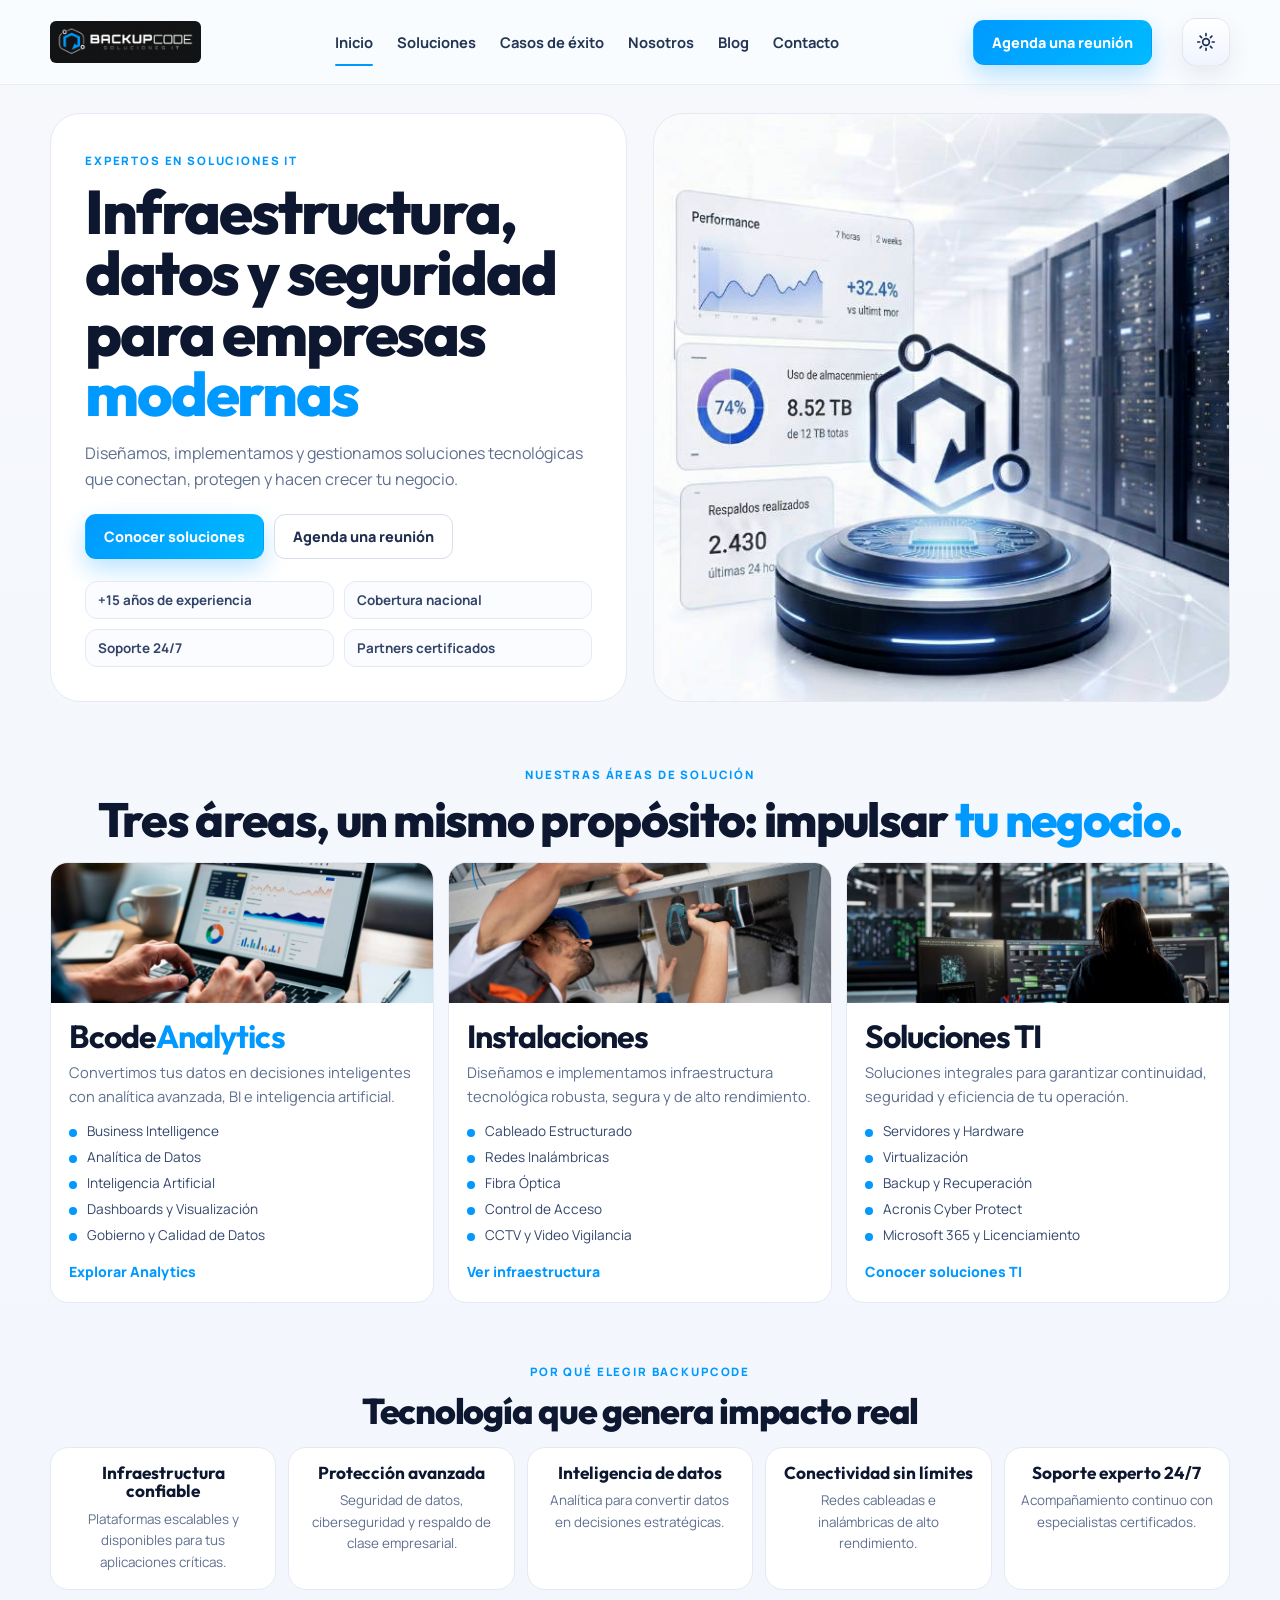
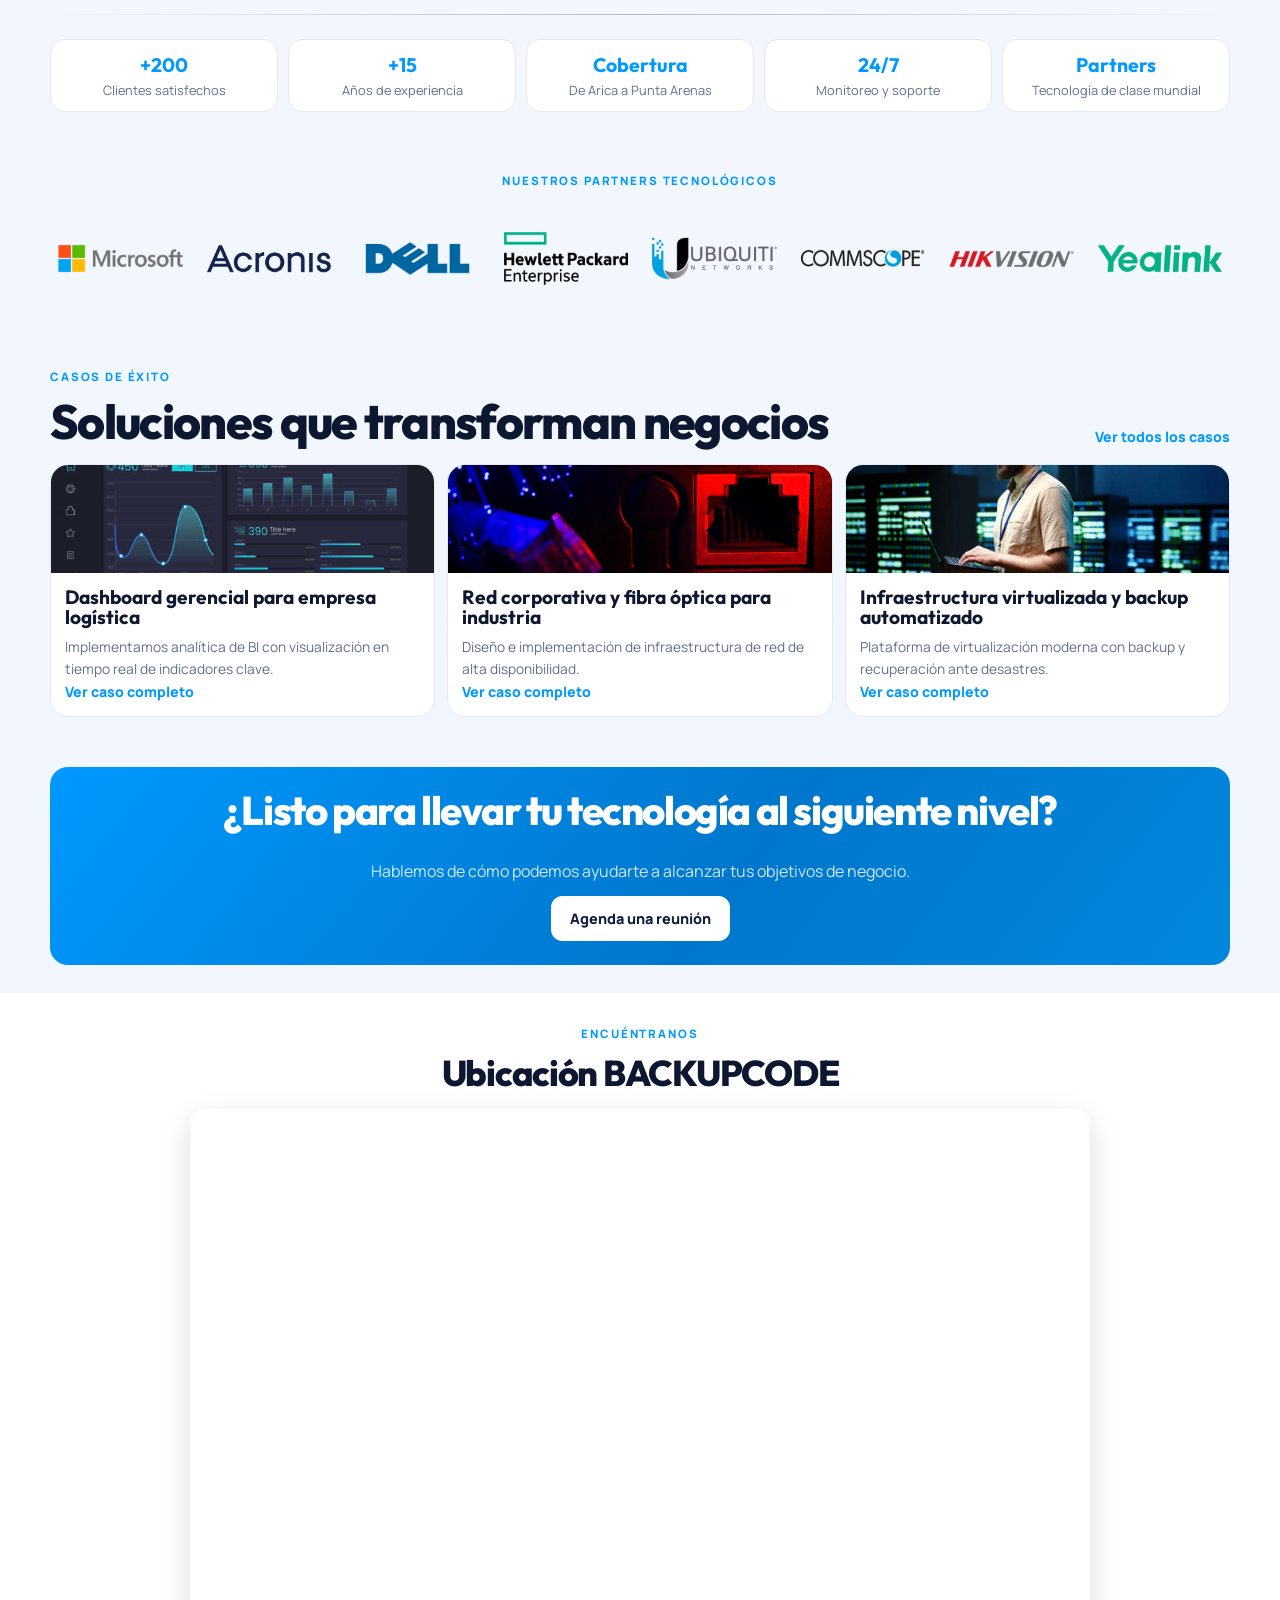
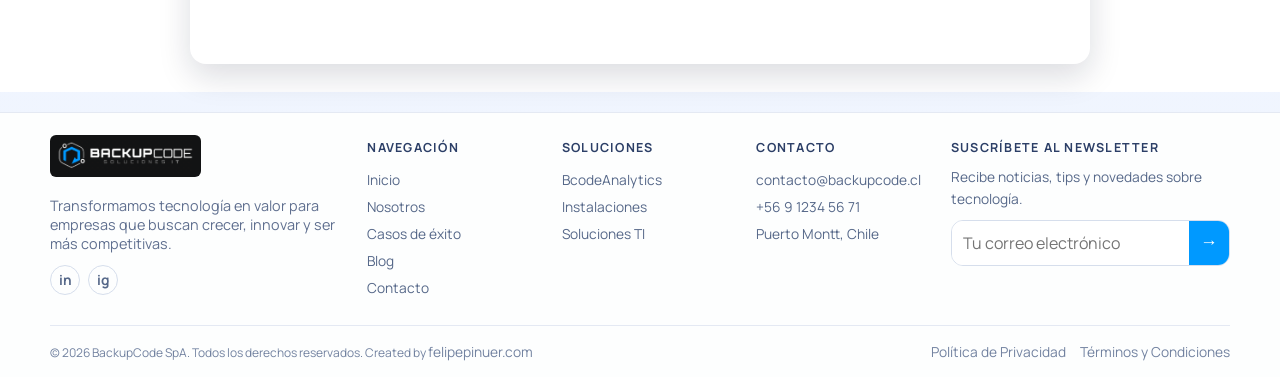
==== index.html @ 14c057ca "feat: Add clickable link to felipepinuer.com in footer - Convert 'felipepinuer.com' text to clickabl" ====
<!doctype html>
<html lang="es">
  <head>
    <meta charset="UTF-8" />
    <meta name="viewport" content="width=device-width, initial-scale=1.0" />
    <meta
      name="description"
      content="BackupCode Soluciones IT: infraestructura, datos y seguridad para empresas modernas. Diseñamos, implementamos y gestionamos soluciones tecnológicas."
    />
    <meta
      name="keywords"
      content="infraestructura IT, seguridad, datos, soluciones tecnológicas, BackupCode"
    />
    <meta name="author" content="BackupCode Soluciones IT" />
    <meta name="robots" content="index, follow" />

    <!-- OpenGraph / Facebook -->
    <meta property="og:type" content="website" />
    <meta property="og:url" content="https://backupcode.cl/" />
    <meta
      property="og:title"
      content="BackupCode Soluciones IT - Infraestructura, Datos y Seguridad"
    />
    <meta
      property="og:description"
      content="Soluciones tecnológicas integrales para empresas modernas. Infraestructura, datos y seguridad."
    />
    <meta
      property="og:image"
      content="https://backupcode.cl/img/og-image.png"
    />
    <meta property="og:image:width" content="1200" />
    <meta property="og:image:height" content="630" />
    <meta property="og:locale" content="es_CL" />

    <!-- Twitter -->
    <meta property="twitter:card" content="summary_large_image" />
    <meta property="twitter:url" content="https://backupcode.cl/" />
    <meta property="twitter:title" content="BackupCode Soluciones IT" />
    <meta
      property="twitter:description"
      content="Infraestructura, datos y seguridad para empresas modernas."
    />
    <meta
      property="twitter:image"
      content="https://backupcode.cl/img/og-image.png"
    />

    <!-- Canonical URL -->
    <link rel="canonical" href="https://backupcode.cl/" />

    <!-- Favicon & Icons -->
    <link
      rel="icon"
      type="image/png"
      sizes="32x32"
      href="./img/favicon-32x32.png"
    />
    <link
      rel="icon"
      type="image/png"
      sizes="16x16"
      href="./img/favicon-16x16.png"
    />
    <link rel="apple-touch-icon" href="./img/apple-touch-icon.png" />
    <link rel="manifest" href="./manifest.json" />
    <meta name="theme-color" content="#0099FF" />

    <title>BackupCode Soluciones IT - Infraestructura, Datos y Seguridad</title>
    <link rel="preconnect" href="https://fonts.googleapis.com" />
    <link rel="preconnect" href="https://fonts.gstatic.com" crossorigin />
    <link
      href="https://fonts.googleapis.com/css2?family=Manrope:wght@400;500;600;700;800&family=Outfit:wght@600;700;800&display=swap"
      rel="stylesheet"
    />
    <link rel="stylesheet" href="css/style.css" />

    <!-- Schema.org LocalBusiness -->
    <script type="application/ld+json">
      {
        "@context": "https://schema.org",
        "@type": "LocalBusiness",
        "name": "BackupCode Soluciones IT",
        "description": "Soluciones de infraestructura, datos y seguridad para empresas modernas",
        "url": "https://backupcode.cl",
        "logo": "https://backupcode.cl/img/logo.png",
        "image": "https://backupcode.cl/img/og-image.png",
        "address": {
          "@type": "PostalAddress",
          "streetAddress": "Icalma 1030",
          "addressLocality": "Puerto Montt",
          "addressRegion": "Los Lagos",
          "postalCode": "5500469",
          "addressCountry": "CL"
        },
        "telephone": "+56 9 XXXX XXXX",
        "priceRange": "$$",
        "areaServed": {
          "@type": "Country",
          "name": "CL"
        }
      }
    </script>
  </head>
  <body>
    <div class="site-wrap">
      <header class="site-header">
        <div class="container nav-row">
          <a class="brand" href="#inicio" aria-label="BackupCode">
            <img
              src="./img/logo.png"
              alt="BackupCode"
              class="brand-logo"
              loading="lazy"
            />
          </a>

          <button
            class="nav-toggle"
            aria-label="Abrir menú"
            aria-expanded="false"
            aria-controls="menu"
          ></button>

          <nav id="menu" class="menu">
            <a class="active" href="#inicio">Inicio</a>
            <a href="#soluciones">Soluciones</a>
            <a href="#casos">Casos de éxito</a>
            <a href="#nosotros">Nosotros</a>
            <a href="#blog">Blog</a>
            <a href="#contacto">Contacto</a>
          </nav>

          <a class="btn btn-primary nav-cta" href="#contacto"
            >Agenda una reunión</a
          >

          <button
            class="theme-toggle"
            aria-label="Cambiar tema"
            aria-pressed="false"
            title="Cambiar tema"
          >
            <span
              class="theme-toggle__icon theme-toggle__icon--sun"
              aria-hidden="true"
            >
              <svg
                viewBox="0 0 24 24"
                fill="none"
                xmlns="http://www.w3.org/2000/svg"
              >
                <circle
                  cx="12"
                  cy="12"
                  r="4"
                  stroke="currentColor"
                  stroke-width="2"
                />
                <path
                  d="M12 2v2.5M12 19.5V22M4.93 4.93l1.77 1.77M17.3 17.3l1.77 1.77M2 12h2.5M19.5 12H22M4.93 19.07l1.77-1.77M17.3 6.7l1.77-1.77"
                  stroke="currentColor"
                  stroke-width="2"
                  stroke-linecap="round"
                />
              </svg>
            </span>
            <span
              class="theme-toggle__icon theme-toggle__icon--moon"
              aria-hidden="true"
            >
              <svg
                viewBox="0 0 24 24"
                fill="none"
                xmlns="http://www.w3.org/2000/svg"
              >
                <path
                  d="M20 14.5A8.5 8.5 0 1 1 9.5 4a7 7 0 1 0 10.5 10.5Z"
                  stroke="currentColor"
                  stroke-width="2"
                  stroke-linejoin="round"
                />
              </svg>
            </span>
          </button>
        </div>
      </header>

      <main>
        <section class="hero" id="inicio">
          <div class="container hero-grid">
            <div class="hero-copy" data-reveal>
              <span class="tagline">Expertos en soluciones IT</span>
              <h1>
                Infraestructura, datos y seguridad para empresas
                <span>modernas</span>
              </h1>
              <p>
                Diseñamos, implementamos y gestionamos soluciones tecnológicas
                que conectan, protegen y hacen crecer tu negocio.
              </p>

              <div class="hero-buttons">
                <a class="btn btn-primary" href="#soluciones"
                  >Conocer soluciones</a
                >
                <a class="btn btn-outline" href="#contacto"
                  >Agenda una reunión</a
                >
              </div>

              <ul class="quick-facts">
                <li>+15 años de experiencia</li>
                <li>Cobertura nacional</li>
                <li>Soporte 24/7</li>
                <li>Partners certificados</li>
              </ul>
            </div>

            <div class="hero-media" data-reveal></div>
          </div>
        </section>

        <section class="section" id="soluciones">
          <div class="container">
            <div class="section-header" data-reveal>
              <span class="tagline">Nuestras áreas de solución</span>
              <h2>
                Tres áreas, un mismo propósito: impulsar
                <span>tu negocio.</span>
              </h2>
            </div>

            <div class="service-grid">
              <article class="service-card" data-reveal>
                <div class="service-cover cover-analytics"></div>
                <div class="service-body">
                  <h3>Bcode<span>Analytics</span></h3>
                  <p>
                    Convertimos tus datos en decisiones inteligentes con
                    analítica avanzada, BI e inteligencia artificial.
                  </p>
                  <ul>
                    <li>Business Intelligence</li>
                    <li>Analítica de Datos</li>
                    <li>Inteligencia Artificial</li>
                    <li>Dashboards y Visualización</li>
                    <li>Gobierno y Calidad de Datos</li>
                  </ul>
                  <a href="#contacto">Explorar Analytics</a>
                </div>
              </article>

              <button class="scroll-top" aria-label="Volver arriba">↑</button>

              <article class="service-card" data-reveal>
                <div class="service-cover cover-infra"></div>
                <div class="service-body">
                  <h3>Instalaciones</h3>
                  <p>
                    Diseñamos e implementamos infraestructura tecnológica
                    robusta, segura y de alto rendimiento.
                  </p>
                  <ul>
                    <li>Cableado Estructurado</li>
                    <li>Redes Inalámbricas</li>
                    <li>Fibra Óptica</li>
                    <li>Control de Acceso</li>
                    <li>CCTV y Video Vigilancia</li>
                  </ul>
                  <a href="#contacto">Ver infraestructura</a>
                </div>
              </article>

              <article class="service-card" data-reveal>
                <div class="service-cover cover-security"></div>
                <div class="service-body">
                  <h3>Soluciones TI</h3>
                  <p>
                    Soluciones integrales para garantizar continuidad, seguridad
                    y eficiencia de tu operación.
                  </p>
                  <ul>
                    <li>Servidores y Hardware</li>
                    <li>Virtualización</li>
                    <li>Backup y Recuperación</li>
                    <li>Acronis Cyber Protect</li>
                    <li>Microsoft 365 y Licenciamiento</li>
                  </ul>
                  <a href="#contacto">Conocer soluciones TI</a>
                </div>
              </article>
            </div>
          </div>
        </section>

        <section class="section reason" id="nosotros">
          <div class="container">
            <div class="section-header compact" data-reveal>
              <span class="tagline">Por qué elegir BackupCode</span>
              <h2>Tecnología que genera impacto real</h2>
            </div>

            <div class="reason-grid" data-reveal>
              <article>
                <h3>Infraestructura confiable</h3>
                <p>
                  Plataformas escalables y disponibles para tus aplicaciones
                  críticas.
                </p>
              </article>
              <article>
                <h3>Protección avanzada</h3>
                <p>
                  Seguridad de datos, ciberseguridad y respaldo de clase
                  empresarial.
                </p>
              </article>
              <article>
                <h3>Inteligencia de datos</h3>
                <p>
                  Analítica para convertir datos en decisiones estratégicas.
                </p>
              </article>
              <article>
                <h3>Conectividad sin límites</h3>
                <p>Redes cableadas e inalámbricas de alto rendimiento.</p>
              </article>
              <article>
                <h3>Soporte experto 24/7</h3>
                <p>Acompañamiento continuo con especialistas certificados.</p>
              </article>
            </div>

            <hr class="hr hr-blurry" />

            <div class="kpi-grid" data-reveal>
              <div><strong>+200</strong><span>Clientes satisfechos</span></div>
              <div><strong>+15</strong><span>Años de experiencia</span></div>
              <div>
                <strong>Cobertura</strong><span>De Arica a Punta Arenas</span>
              </div>
              <div><strong>24/7</strong><span>Monitoreo y soporte</span></div>
              <div>
                <strong>Partners</strong
                ><span>Tecnología de clase mundial</span>
              </div>
            </div>
          </div>
        </section>

        <section class="section partners" id="blog">
          <div class="container">
            <div class="section-header compact" data-reveal>
              <span class="tagline">Nuestros partners tecnológicos</span>
            </div>

            <div class="partner-strip" data-reveal>
              <img
                src="./img/partners/microsoft.png"
                alt="Microsoft"
                class="partner-logo"
                loading="lazy"
              />
              <img
                src="./img/partners/acronis.png"
                alt="Acronis"
                class="partner-logo"
                loading="lazy"
              />
              <img
                src="./img/partners/dell.png"
                alt="Dell Technologies"
                class="partner-logo"
                loading="lazy"
              />
              <img
                src="./img/partners/hpe.png"
                alt="HPE Aruba"
                class="partner-logo"
                loading="lazy"
              />
              <img
                src="./img/partners/ubiquiti.png"
                alt="Ubiquiti"
                class="partner-logo"
                loading="lazy"
              />
              <img
                src="./img/partners/commscope.png"
                alt="CommScope"
                class="partner-logo"
                loading="lazy"
              />
              <img
                src="./img/partners/hikvision.png"
                alt="Hikvision"
                class="partner-logo"
                loading="lazy"
              />
              <img
                src="./img/partners/yealink.png"
                alt="Yealink"
                class="partner-logo"
                loading="lazy"
              />
            </div>
          </div>
        </section>

        <section class="section cases" id="casos">
          <div class="container">
            <div class="section-header with-link" data-reveal>
              <div>
                <span class="tagline">Casos de éxito</span>
                <h2>Soluciones que transforman negocios</h2>
              </div>
              <a href="#contacto">Ver todos los casos</a>
            </div>

            <div class="case-grid">
              <article class="case-card" data-reveal>
                <div class="case-cover case-a"></div>
                <div class="case-content">
                  <h3>Dashboard gerencial para empresa logística</h3>
                  <p>
                    Implementamos analítica de BI con visualización en tiempo
                    real de indicadores clave.
                  </p>
                  <a href="#contacto">Ver caso completo</a>
                </div>
              </article>

              <article class="case-card" data-reveal>
                <div class="case-cover case-b"></div>
                <div class="case-content">
                  <h3>Red corporativa y fibra óptica para industria</h3>
                  <p>
                    Diseño e implementación de infraestructura de red de alta
                    disponibilidad.
                  </p>
                  <a href="#contacto">Ver caso completo</a>
                </div>
              </article>

              <article class="case-card" data-reveal>
                <div class="case-cover case-c"></div>
                <div class="case-content">
                  <h3>Infraestructura virtualizada y backup automatizado</h3>
                  <p>
                    Plataforma de virtualización moderna con backup y
                    recuperación ante desastres.
                  </p>
                  <a href="#contacto">Ver caso completo</a>
                </div>
              </article>
            </div>
          </div>
        </section>

        <section class="section pre-footer">
          <div class="container">
            <div class="pre-footer-card" data-reveal>
              <h2>¿Listo para llevar tu tecnología al siguiente nivel?</h2>
              <p>
                Hablemos de cómo podemos ayudarte a alcanzar tus objetivos de
                negocio.
              </p>
              <a class="btn btn-white" href="#contacto">Agenda una reunión</a>
            </div>
          </div>
        </section>

        <section class="section location" id="ubicacion">
          <div class="container">
            <div class="section-header compact" data-reveal>
              <span class="tagline">Encuéntranos</span>
              <h2>Ubicación BACKUPCODE</h2>
            </div>

            <div class="map-container" data-reveal>
              <iframe
                src="https://www.google.com/maps/embed?pb=!1m18!1m12!1m3!1d4220.385316599877!2d-72.93463157763289!3d-41.45788273365748!2m3!1f0!2f0!3f0!3m2!1i1024!2i768!4f13.1!3m3!1m2!1s0x96183af0d1638b1d%3A0xb42799eb06a1ab8f!2sIcalma%201030%2C%205500469%20Puerto%20Montt%2C%20Los%20Lagos!5e0!3m2!1sen!2scl!4v1780113646910!5m2!1sen!2scl"
                width="100%"
                height="550"
                style="border: 0"
                allowfullscreen=""
                loading="lazy"
                referrerpolicy="no-referrer-when-downgrade"
              >
              </iframe>
            </div>
          </div>
        </section>
      </main>

      <footer class="site-footer" id="contacto">
        <div class="container footer-grid">
          <div class="footer-brand">
            <a class="brand" href="#inicio">
              <img
                src="./img/logo.png"
                alt="BackupCode"
                class="brand-logo"
                loading="lazy"
              />
            </a>
            <p>
              Transformamos tecnología en valor para empresas que buscan crecer,
              innovar y ser más competitivas.
            </p>
            <div class="social-row">
              <a href="#inicio" aria-label="LinkedIn">in</a>
              <a href="#inicio" aria-label="Instagram">ig</a>
            </div>
          </div>

          <div>
            <h3>Navegación</h3>
            <ul>
              <li><a href="#inicio">Inicio</a></li>
              <li><a href="#nosotros">Nosotros</a></li>
              <li><a href="#casos">Casos de éxito</a></li>
              <li><a href="#blog">Blog</a></li>
              <li><a href="#contacto">Contacto</a></li>
            </ul>
          </div>

          <div>
            <h3>Soluciones</h3>
            <ul>
              <li><a href="#soluciones">BcodeAnalytics</a></li>
              <li><a href="#soluciones">Instalaciones</a></li>
              <li><a href="#soluciones">Soluciones TI</a></li>
            </ul>
          </div>

          <div>
            <h3>Contacto</h3>
            <ul>
              <li>contacto@backupcode.cl</li>
              <li>+56 9 1234 56 71</li>
              <li>Puerto Montt, Chile</li>
            </ul>
          </div>

          <div class="newsletter">
            <h3>Suscríbete al newsletter</h3>
            <p>Recibe noticias, tips y novedades sobre tecnología.</p>
            <form>
              <label for="news-email" class="sr-only">Correo electrónico</label>
              <input
                id="news-email"
                type="email"
                placeholder="Tu correo electrónico"
              />
              <button type="submit" aria-label="Enviar">→</button>
            </form>
          </div>
        </div>

        <div class="container footer-bottom">
          <span>© 2026 BackupCode SpA. Todos los derechos reservados. Created by <a href="https://felipepinuer.com" target="_blank" rel="noopener noreferrer">felipepinuer.com</a></span>
          <div>
            <a href="#inicio">Política de Privacidad</a>
            <a href="#inicio">Términos y Condiciones</a>
          </div>
        </div>
      </footer>
    </div>

    <script src="js/main.js"></script>
  </body>
</html>
---- css/style.css ----
:root {
  --bg: #f6f8fc;
  --surface: #ffffff;
  --line: #e4e9f3;
  --line-strong: #d6deec;
  --text: #0d1730;
  --muted: #5f6f8f;
  --blue: #0099FF;
  --blue-dark: #0077CC;
  --navy: #081637;
  --radius-sm: 12px;
  --radius-md: 18px;
  --radius-lg: 24px;
  --radius-xl: 30px;
  --container: 1180px;
}

* {
  box-sizing: border-box;
}

html {
  scroll-behavior: smooth;
}

body {
  margin: 0;
  font-family: "Manrope", system-ui, sans-serif;
  color: var(--text);
  background: linear-gradient(180deg, var(--bg), #eef4ff 120%);
}

@media (max-width: 920px) {
  body {
    background: #ffffff !important;
  }
}

a {
  color: inherit;
  text-decoration: none;
}

.container {
  width: min(calc(100% - 28px), var(--container));
  margin: 0 auto;
}

.site-header {
  position: sticky;
  top: 0;
  z-index: 80;
  backdrop-filter: blur(12px);
  background: rgba(250, 252, 255, 0.88);
  border-bottom: 1px solid rgba(13, 23, 48, 0.06);
}

.nav-row {
  display: flex;
  align-items: center;
  min-height: 84px;
  gap: 20px;
}

.brand {
  display: inline-flex;
  align-items: center;
  gap: 10px;
  flex: 0 0 auto;
}

.brand-icon {
  width: 42px;
  height: 42px;
  color: var(--blue);
}

.brand-icon svg {
  width: 100%;
  height: 100%;
}

.brand-logo {
  width: auto;
  height: 42px;
  object-fit: contain;
  border-radius: 6px;
}

.brand-label {
  display: flex;
  flex-direction: column;
  line-height: 1;
}

.brand-label strong {
  font-size: 1rem;
  letter-spacing: 0.08em;
}

.brand-label small {
  margin-top: 3px;
  font-size: 0.63rem;
  letter-spacing: 0.25em;
  color: var(--muted);
}

.menu {
  margin-left: auto;
  display: flex;
  align-items: center;
  gap: 24px;
}

.menu a {
  font-size: 0.92rem;
  font-weight: 700;
  color: #243453;
  padding: 6px 0;
  position: relative;
}

.menu a::after {
  content: "";
  position: absolute;
  left: 0;
  bottom: -8px;
  width: 100%;
  height: 2px;
  border-radius: 999px;
  background: var(--blue);
  transform: scaleX(0);
  transform-origin: left;
  transition: transform 0.22s ease;
}

.menu a:hover::after,
.menu a.active::after {
  transform: scaleX(1);
}

.nav-toggle {
  display: none;
  width: 44px;
  height: 44px;
  border: 1px solid var(--line);
  background: var(--surface);
  border-radius: 12px;
  position: relative;
}

.nav-toggle::before,
.nav-toggle::after {
  content: "";
  position: absolute;
  left: 11px;
  right: 11px;
  height: 2px;
  background: var(--text);
}

.nav-toggle::before {
  top: 16px;
  box-shadow: 0 8px 0 var(--text);
}

.nav-toggle::after {
  top: 28px;
  width: 12px;
}

.nav-cta {
  margin-left: auto;
}

.btn {
  display: inline-flex;
  align-items: center;
  justify-content: center;
  border-radius: 11px;
  font-size: 0.9rem;
  font-weight: 800;
  padding: 12px 18px;
  border: 1px solid transparent;
  transition: transform 0.2s ease, box-shadow 0.2s ease, background 0.2s ease;
}

.btn:hover {
  transform: translateY(-1px);
}

.btn-primary {
  color: white;
  background: linear-gradient(135deg, var(--blue), #00BBFF);
  box-shadow: 0 10px 24px rgba(0, 153, 255, 0.28);
}

.btn-outline {
  border-color: var(--line-strong);
  color: #1f2f50;
  background: var(--surface);
}

.btn-white {
  color: #0f1d40;
  background: white;
  border-color: white;
}

.hero {
  padding: 28px 0 32px;
}

.hero-grid {
  display: grid;
  grid-template-columns: 1fr 1fr;
  gap: 26px;
  align-items: stretch;
}

.hero-copy,
.hero-media {
  border: 1px solid var(--line);
  border-radius: var(--radius-xl);
  background: var(--surface);
}

.hero-copy {
  padding: 34px;
}

.tagline {
  display: inline-block;
  font-size: 0.72rem;
  text-transform: uppercase;
  letter-spacing: 0.16em;
  font-weight: 800;
  color: var(--blue);
}

.hero-copy h1,
.section-header h2,
.pre-footer-card h2 {
  margin: 12px 0 16px;
  font-family: "Outfit", "Manrope", sans-serif;
  font-weight: 800;
  line-height: 0.99;
  letter-spacing: -0.035em;
}

.hero-copy h1 {
  font-size: clamp(2.3rem, 4.8vw, 4.35rem);
  max-width: 12ch;
}

.hero-copy h1 span,
.section-header h2 span,
.service-body h3 span {
  color: var(--blue);
}

.hero-copy p,
.section-header p,
.service-body p,
.reason-grid p,
.case-content p,
.newsletter p {
  margin: 0;
  color: var(--muted);
  line-height: 1.6;
}

.hero-buttons {
  display: flex;
  flex-wrap: wrap;
  gap: 10px;
  margin-top: 22px;
}

.quick-facts {
  margin: 22px 0 0;
  padding: 0;
  list-style: none;
  display: grid;
  grid-template-columns: repeat(2, minmax(0, 1fr));
  gap: 10px;
}

.quick-facts li {
  border: 1px solid var(--line);
  border-radius: var(--radius-sm);
  padding: 9px 12px;
  font-size: 0.84rem;
  font-weight: 700;
  color: #324569;
  background: #fbfcff;
}

.hero-media {
  position: relative;
  overflow: hidden;
  min-height: 490px;
  background-image: url('../img/gbc.jpg');
  background-size: cover;
  background-position: center;
  background-attachment: fixed;
}



.hero-platform {
  position: absolute;
  right: 34px;
  bottom: 26px;
  width: 260px;
  height: 260px;
  border-radius: 50%;
  background: radial-gradient(circle, rgba(22, 64, 242, 0.55), rgba(9, 21, 54, 0.92));
  display: grid;
  place-items: center;
  box-shadow: 0 26px 46px rgba(8, 19, 52, 0.55);
}

.ring {
  position: absolute;
  width: 210px;
  height: 210px;
  border-radius: 50%;
  border: 10px solid rgba(255, 255, 255, 0.2);
}

.ring-2 {
  width: 160px;
  height: 160px;
  border-color: rgba(120, 161, 255, 0.42);
}

.badge-icon {
  z-index: 2;
  width: 112px;
  height: 112px;
}

.badge-icon svg {
  width: 100%;
  height: 100%;
}

.metric {
  position: absolute;
  z-index: 2;
  min-width: 130px;
  padding: 10px 12px;
  border-radius: 14px;
  background: rgba(255, 255, 255, 0.94);
  border: 1px solid rgba(13, 23, 48, 0.08);
  box-shadow: 0 14px 26px rgba(8, 22, 62, 0.2);
}

.metric span {
  display: block;
  font-size: 0.7rem;
  color: var(--muted);
}

.metric strong {
  display: block;
  margin-top: 2px;
  font-size: 1.08rem;
  font-family: "Outfit", sans-serif;
}

.metric-a {
  top: 22px;
  left: 22px;
}

.metric-b {
  top: 126px;
  left: 44px;
}

.metric-c {
  top: 226px;
  left: 18px;
}

.section {
  padding: 28px 0;
}

.section-header {
  text-align: center;
  margin-bottom: 18px;
}

.section-header h2 {
  font-size: clamp(2rem, 3.8vw, 3rem);
  margin-bottom: 0;
}

.section-header.compact h2 {
  font-size: clamp(1.7rem, 2.8vw, 2.3rem);
}

.service-grid {
  display: grid;
  grid-template-columns: repeat(3, minmax(0, 1fr));
  gap: 14px;
}

.service-card {
  border-radius: var(--radius-md);
  border: 1px solid var(--line);
  background: var(--surface);
  overflow: hidden;
}

.service-cover {
  height: 140px;
  background-size: cover;
  background-position: center;
}

.cover-analytics {
  background-image: url('../img/analytics.jpg');
  background-size: cover;
  background-position: center;
  background-color: rgba(32, 70, 255, 0.8);
}

.cover-infra {
  background-image: url('../img/infra.jpg');
  background-size: cover;
  background-position: center;
  background-color: rgba(0, 150, 255, 0.86);
}

.cover-security {
  background-image: url('../img/security.jpg');
  background-size: cover;
  background-position: center;
  background-color: rgba(31, 76, 255, 0.88);
}

.service-body {
  padding: 18px 18px 20px;
}

.service-body h3 {
  margin: 0 0 10px;
  font-family: "Outfit", sans-serif;
  font-size: 2rem;
  line-height: 0.94;
  letter-spacing: -0.03em;
}

.service-body p {
  font-size: 0.92rem;
}

.service-body ul,
.site-footer ul {
  margin: 14px 0 16px;
  padding: 0;
  list-style: none;
  display: grid;
  gap: 8px;
}

.service-body li {
  font-size: 0.85rem;
  color: #33466c;
  padding-left: 18px;
  position: relative;
}

.service-body li::before {
  content: "";
  position: absolute;
  left: 0;
  top: 0.52em;
  width: 8px;
  height: 8px;
  border-radius: 50%;
  background: var(--blue);
}

.service-body a,
.case-content a,
.section-header.with-link a {
  font-weight: 800;
  color: var(--blue);
  font-size: 0.88rem;
}

.reason-grid {
  display: grid;
  grid-template-columns: repeat(5, minmax(0, 1fr));
  gap: 12px;
}

.reason-grid article {
  background: var(--surface);
  border: 1px solid var(--line);
  border-radius: var(--radius-md);
  padding: 16px;
  text-align: center;
}

.reason-grid h3 {
  margin: 0 0 8px;
  font-family: "Outfit", sans-serif;
  font-size: 1.08rem;
  line-height: 1.08;
}

.reason-grid p {
  font-size: 0.84rem;
}

.kpi-grid {
  margin-top: 14px;
  display: grid;
  grid-template-columns: repeat(5, minmax(0, 1fr));
  gap: 10px;
}

.kpi-grid div {
  border: 1px solid var(--line);
  border-radius: 14px;
  background: var(--surface);
  text-align: center;
  padding: 12px;
}

.kpi-grid strong {
  display: block;
  font-family: "Outfit", sans-serif;
  color: var(--blue);
  font-size: 1.22rem;
}

.kpi-grid span {
  display: block;
  margin-top: 4px;
  color: var(--muted);
  font-size: 0.8rem;
}

.partner-strip {
  display: grid;
  grid-template-columns: repeat(8, minmax(0, 1fr));
  gap: 8px;
}

.partner-strip span {
  border: 1px solid var(--line);
  border-radius: 12px;
  background: var(--surface);
  min-height: 52px;
  display: grid;
  place-items: center;
  text-align: center;
  padding: 8px;
  font-size: 0.77rem;
  font-weight: 800;
  color: #2a3b60;
}

.partner-logo {
  width: 100%;
  height: 100px;
  object-fit: contain;
  padding: 8px;
}

.section-header.with-link {
  display: flex;
  justify-content: space-between;
  align-items: end;
  gap: 12px;
  text-align: left;
}

.case-grid {
  display: grid;
  grid-template-columns: repeat(3, minmax(0, 1fr));
  gap: 12px;
}

.case-card {
  border: 1px solid var(--line);
  border-radius: var(--radius-md);
  background: var(--surface);
  overflow: hidden;
}

.case-cover {
  height: 108px;
}

.case-a {
  background-image: url('../img/case-1.jpg');
  background-size: cover;
  background-position: center;
  background-color: rgba(31, 76, 255, 0.9);
}

.case-b {
  background-image: url('../img/case-2.jpg');
  background-size: cover;
  background-position: center;
  background-color: rgba(0, 179, 255, 0.9);
}

.case-c {
  background-image: url('../img/case-3.jpg');
  background-size: cover;
  background-position: center;
  background-color: rgba(42, 75, 180, 0.95);
}

.case-content {
  padding: 14px;
}

.case-content h3 {
  margin: 0 0 8px;
  font-family: "Outfit", sans-serif;
  font-size: 1.2rem;
  line-height: 1.06;
}

.case-content p {
  font-size: 0.86rem;
}

.pre-footer {
  padding-top: 22px;
}

.pre-footer-card {
  background: linear-gradient(128deg, #0099FF, #0077CC 58%, #0088DD);
  border-radius: var(--radius-md);
  padding: 24px;
  color: white;
  display: flex;
  flex-direction: column;
  align-items: center;
  text-align: center;
  gap: 14px;
}

.pre-footer-card h2 {
  margin-top: 0;
  font-size: clamp(1.8rem, 3.2vw, 2.5rem);
}

.pre-footer-card p {
  margin: 0;
  color: rgba(255, 255, 255, 0.82);
}

.site-footer {
  margin-top: 20px;
  background: #fdfefe;
  border-top: 1px solid var(--line);
  padding-top: 22px;
}

/* Scroll to top button */
.scroll-top {
  position: fixed;
  right: 22px;
  bottom: 28px;
  width: 48px;
  height: 48px;
  border-radius: 12px;
  background: var(--blue);
  color: white;
  border: 0;
  display: grid;
  place-items: center;
  font-size: 1.1rem;
  box-shadow: 0 12px 32px rgba(31, 76, 255, 0.28);
  opacity: 0;
  transform: translateY(8px) scale(0.98);
  transition: opacity 0.28s ease, transform 0.28s ease;
  z-index: 120;
}

.scroll-top.show {
  opacity: 1;
  transform: translateY(0) scale(1);
}

/* Theme toggle button */
.theme-toggle {
  width: 48px;
  height: 48px;
  margin-left: 10px;
  border-radius: 14px;
  border: 1px solid rgba(13, 23, 48, 0.08);
  background: linear-gradient(180deg, #ffffff, #f0f4ff);
  display: inline-grid;
  place-items: center;
  box-shadow: 0 10px 24px rgba(13, 23, 48, 0.08);
  position: relative;
  overflow: hidden;
  flex: 0 0 auto;
}


.theme-toggle::before {
  content: "";
  position: absolute;
  inset: 0;
  background: linear-gradient(135deg, rgba(31, 76, 255, 0.12), transparent 60%);
  opacity: 0;
  transition: opacity 0.22s ease;
}

.theme-toggle:hover::before {
  opacity: 1;
}

.theme-toggle__icon {
  width: 20px;
  height: 20px;
  position: absolute;
  display: grid;
  place-items: center;
  color: #1b2d55;
  transition: opacity 0.2s ease, transform 0.2s ease;
}

.theme-toggle__icon svg {
  width: 100%;
  height: 100%;
}

.theme-toggle__icon--moon {
  opacity: 0;
  transform: scale(0.82) rotate(-25deg);
}

body.dark .theme-toggle {
  background: linear-gradient(180deg, #111827, #0a1020);
  border-color: rgba(255, 255, 255, 0.08);
  box-shadow: 0 14px 28px rgba(0, 0, 0, 0.24);
}

body.dark .theme-toggle__icon {
  color: #f5c96b;
}

body.dark .theme-toggle__icon--sun {
  opacity: 0;
  transform: scale(0.82) rotate(25deg);
}

body.dark .theme-toggle__icon--moon {
  opacity: 1;
  transform: scale(1) rotate(0);
}

/* Dark theme */
body.dark {
  --bg: #050506;
  --surface: #0b0b0c;
  --line: #121214;
  --line-strong: #1a1a1b;
  --text: #e6eefc;
  --muted: #9aa8d0;
  --blue: #5ea1ff;
  --blue-dark: #2b6bff;
  --navy: #030411;
}



body.dark .site-header {
  background: rgba(7, 9, 16, 0.9);
  border-bottom-color: rgba(255, 255, 255, 0.06);
}

body.dark .btn-outline,
body.dark .quick-facts li,
body.dark .hero-copy,
body.dark .hero-media,
body.dark .service-card,
body.dark .case-card,
body.dark .reason-grid article,
body.dark .kpi-grid div,
body.dark .partner-strip span,
body.dark .scroll-top {
  border-color: rgba(255, 255, 255, 0.08);
}

body.dark .hero-copy,
body.dark .service-card,
body.dark .case-card,
body.dark .reason-grid article,
body.dark .kpi-grid div,
body.dark .partner-strip span {
  background: #071123;
}

body.dark .btn-outline {
  background: #091024;
  color: #e8f1ff;
}

body.dark .pre-footer-card {
  background: linear-gradient(128deg, #0b1635, #0f2a77 58%, #1c3db2);
}

/* Location Section */
.location {
  background: var(--surface);
}

.map-container {
  border-radius: 16px;
  overflow: hidden;
  box-shadow: 0 12px 32px rgba(13, 23, 48, 0.15);
  width: 100%;
  max-width: 900px;
  margin: 0 auto;
}

/* Dark mode location */
body.dark .location {
  background: #071123;
}

body.dark .info-item strong {
  color: #0099FF;
}

/* Responsive location */
@media (max-width: 920px) {
  .map-container {
    max-width: 100%;
  }
}

@media (max-width: 560px) {
  .map-container {
    max-width: 100%;
  }
}

body.dark .service-card,
body.dark .case-card,
body.dark .reason-grid article,
body.dark .kpi-grid div,
body.dark .partner-strip span {
  background: #071025;
  border-color: rgba(255,255,255,0.04);
}

body.dark .site-footer {
  background: #05060a;
  color: #cfe3ff;
  border-top-color: rgba(255,255,255,0.04);
}

body.dark .brand-label small,
body.dark .site-footer h3 {
  color: var(--muted);
}

.footer-grid {
  display: grid;
  grid-template-columns: 1.35fr 0.8fr 0.8fr 0.8fr 1.25fr;
  gap: 16px;
}

.footer-brand p {
  margin: 14px 0 12px;
  color: var(--muted);
  font-size: 0.9rem;
  max-width: 36ch;
}

.social-row {
  display: flex;
  gap: 8px;
}

.social-row a {
  width: 30px;
  height: 30px;
  border-radius: 50%;
  border: 1px solid var(--line-strong);
  display: grid;
  place-items: center;
  font-size: 0.74rem;
  font-weight: 700;
  color: #2f426b;
}

.site-footer h3 {
  margin: 4px 0 10px;
  font-size: 0.78rem;
  text-transform: uppercase;
  letter-spacing: 0.1em;
  color: #2c3f67;
}

.site-footer li,
.site-footer a,
.newsletter p {
  font-size: 0.86rem;
  color: #566889;
}

.newsletter form {
  margin-top: 10px;
  display: flex;
  border: 1px solid var(--line-strong);
  border-radius: 12px;
  overflow: hidden;
}

.newsletter input {
  flex: 1;
  border: 0;
  outline: 0;
  padding: 11px;
  font: inherit;
}

.newsletter button {
  width: 40px;
  border: 0;
  font-size: 1.1rem;
  background: var(--blue);
  color: white;
}

.footer-bottom {
  margin-top: 12px;
  min-height: 52px;
  border-top: 1px solid var(--line);
  display: flex;
  align-items: center;
  justify-content: space-between;
  gap: 10px;
  font-size: 0.75rem;
  color: #7282a0;
}

.footer-bottom div {
  display: flex;
  gap: 14px;
}

.footer-bottom a {
  color: #7282a0;
  transition: color 0.2s ease;
  cursor: pointer;
}

.footer-bottom a:hover {
  color: var(--blue);
}

.sr-only {
  position: absolute;
  width: 1px;
  height: 1px;
  padding: 0;
  margin: -1px;
  overflow: hidden;
  clip: rect(0, 0, 0, 0);
  white-space: nowrap;
  border: 0;
}

[data-reveal] {
  opacity: 0;
  transform: translateY(26px);
  transition: opacity 0.7s ease, transform 0.7s ease;
}

[data-reveal].is-visible {
  opacity: 1;
  transform: translateY(0);
}

@media (max-width: 1150px) {
  .hero-grid,
  .service-grid,
  .case-grid,
  .footer-grid {
    grid-template-columns: 1fr 1fr;
  }

  .footer-grid {
    grid-template-columns: repeat(2, minmax(0, 1fr));
  }

  .reason-grid,
  .kpi-grid {
    grid-template-columns: repeat(3, minmax(0, 1fr));
  }

  .partner-strip {
    grid-template-columns: repeat(4, minmax(0, 1fr));
  }
}

@media (max-width: 920px) {
  .nav-toggle {
    display: inline-block;
    margin-left: auto;
  }

  .nav-cta {
    display: none;
  }

  .theme-toggle {
    margin-left: 0;
    width: 46px;
    height: 46px;
  }

  .menu {
    position: absolute;
    top: 84px;
    left: 14px;
    right: 14px;
    background: rgba(255, 255, 255, 0.98);
    border: 1px solid var(--line);
    border-radius: 16px;
    box-shadow: 0 20px 40px rgba(13, 23, 48, 0.12);
    display: grid;
    padding: 12px;
    gap: 2px;
    opacity: 0;
    transform: translateY(-10px);
    pointer-events: none;
    transition: opacity 0.22s ease, transform 0.22s ease;
  }

  .menu.is-open {
    opacity: 1;
    transform: translateY(0);
    pointer-events: auto;
  }

  .menu a {
    padding: 11px 10px;
    border-radius: 10px;
  }

  .menu a::after {
    display: none;
  }

  .menu a:hover,
  .menu a.active {
    background: #edf2ff;
  }

  .hero-grid,
  .service-grid,
  .reason-grid,
  .kpi-grid,
  .case-grid,
  .pre-footer-card,
  .footer-grid,
  .partner-strip {
    grid-template-columns: 1fr;
  }

  .hero-media {
    min-height: 430px;
  }

  .hero-platform {
    width: 210px;
    height: 210px;
    right: 20px;
  }

  .ring {
    width: 166px;
    height: 166px;
  }

  .ring-2 {
    width: 130px;
    height: 130px;
  }

  .section-header.with-link {
    align-items: flex-start;
    flex-direction: column;
  }

  .footer-bottom {
    flex-direction: column;
    align-items: flex-start;
    padding: 10px 0;
  }
}

@media (max-width: 560px) {
  .hero-copy,
  .service-body,
  .pre-footer-card {
    padding: 22px;
  }

  .hero-copy h1 {
    font-size: clamp(2rem, 11vw, 3rem);
  }

  .quick-facts {
    grid-template-columns: 1fr;
  }

  .metric {
    min-width: 108px;
    padding: 8px 10px;
  }

  .theme-toggle {
    display: none;
  }

  /* Ocultar imagen hero en mobile */
  .hero-media {
    display: none !important;
    visibility: hidden !important;
    height: 0 !important;
    min-height: 0 !important;
  }

  /* Forzar light mode siempre en móvil */
  body,
  body.dark {
    --bg: #ffffff;
    --surface: #f9fafb;
    --text: #0f172a;
    --muted: #6b7280;
    --blue: #0099FF;
    --blue-dark: #0077CC;
    --navy: #030411;
    --line: rgba(13, 23, 48, 0.08);
  }
}

.hr-blurry {
  height: 0;
  border: none;
  opacity: 0.25;
  background-image: linear-gradient(
    to right,
    rgba(0, 0, 0, 0),
    rgba(0, 0, 0, 1) 50%,
    rgba(0, 0, 0, 0)
  );
  height: 1px; /* Controla el grosor de la línea */
  margin: 24px 0;
}
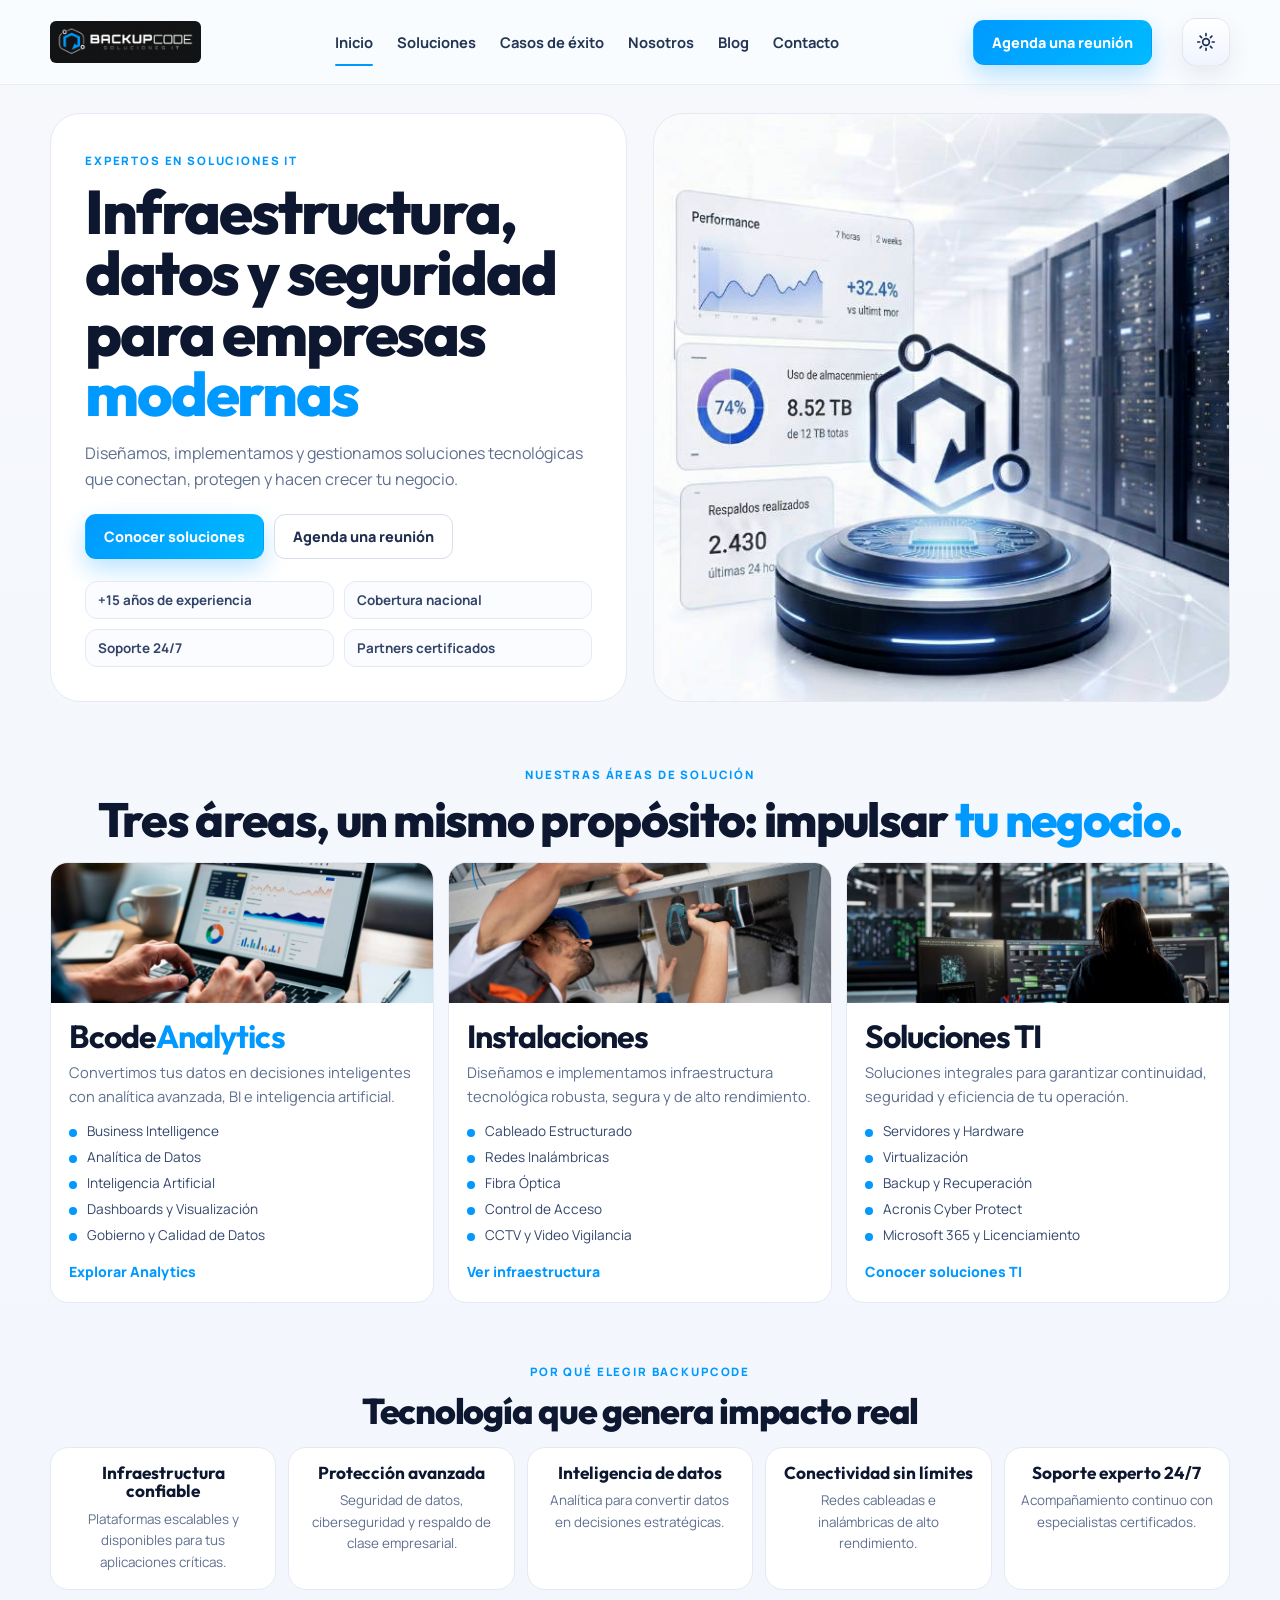
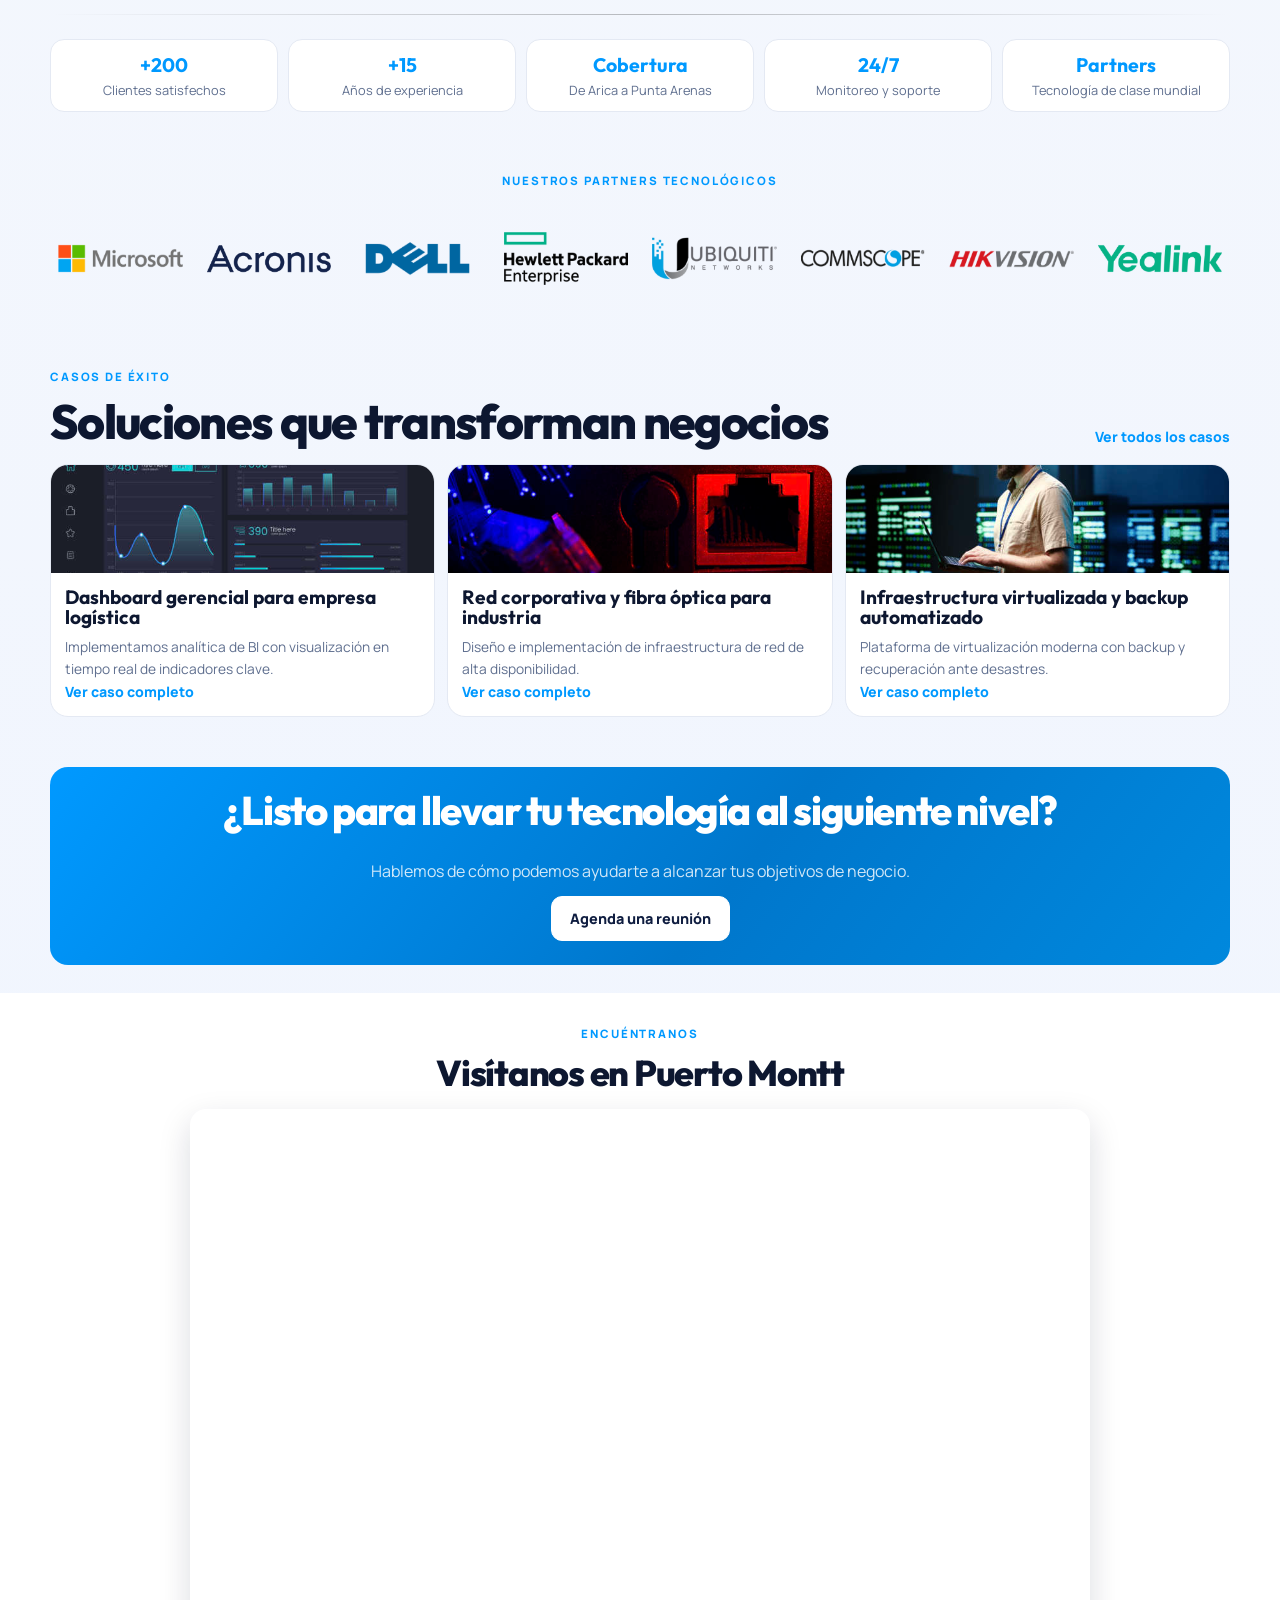
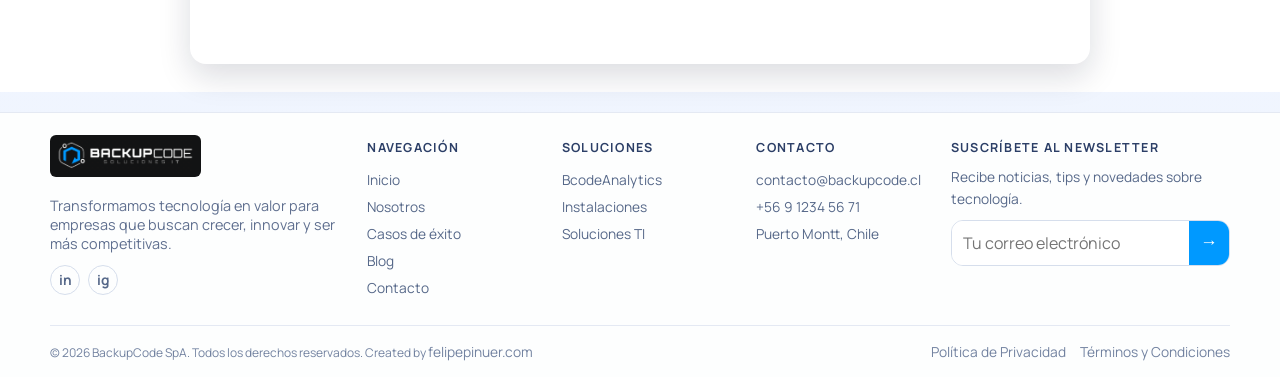
==== commit 115e3fab: "refactor: Move contact page to html folder with corrected paths - Create html/contacto.html with upd" ====
--- a/index.html
+++ b/index.html
@@ -128,10 +128,10 @@
             <a href="#casos">Casos de éxito</a>
             <a href="#nosotros">Nosotros</a>
             <a href="#blog">Blog</a>
-            <a href="#contacto">Contacto</a>
+            <a href="html/contacto.html">Contacto</a>
           </nav>
 
-          <a class="btn btn-primary nav-cta" href="#contacto"
+          <a class="btn btn-primary nav-cta" href="html/contacto.html"
             >Agenda una reunión</a
           >
 
@@ -204,7 +204,7 @@
                 <a class="btn btn-primary" href="#soluciones"
                   >Conocer soluciones</a
                 >
-                <a class="btn btn-outline" href="#contacto"
+                <a class="btn btn-outline" href="html/contacto.html"
                   >Agenda una reunión</a
                 >
               </div>
@@ -247,7 +247,7 @@
                     <li>Dashboards y Visualización</li>
                     <li>Gobierno y Calidad de Datos</li>
                   </ul>
-                  <a href="#contacto">Explorar Analytics</a>
+                  <a href="html/contacto.html">Explorar Analytics</a>
                 </div>
               </article>
 
@@ -268,7 +268,7 @@
                     <li>Control de Acceso</li>
                     <li>CCTV y Video Vigilancia</li>
                   </ul>
-                  <a href="#contacto">Ver infraestructura</a>
+                  <a href="html/contacto.html">Ver infraestructura</a>
                 </div>
               </article>
 
@@ -287,7 +287,7 @@
                     <li>Acronis Cyber Protect</li>
                     <li>Microsoft 365 y Licenciamiento</li>
                   </ul>
-                  <a href="#contacto">Conocer soluciones TI</a>
+                  <a href="html/contacto.html">Conocer soluciones TI</a>
                 </div>
               </article>
             </div>
@@ -415,7 +415,7 @@
                 <span class="tagline">Casos de éxito</span>
                 <h2>Soluciones que transforman negocios</h2>
               </div>
-              <a href="#contacto">Ver todos los casos</a>
+              <a href="html/contacto.html">Ver todos los casos</a>
             </div>
 
             <div class="case-grid">
@@ -427,7 +427,7 @@
                     Implementamos analítica de BI con visualización en tiempo
                     real de indicadores clave.
                   </p>
-                  <a href="#contacto">Ver caso completo</a>
+                  <a href="html/contacto.html">Ver caso completo</a>
                 </div>
               </article>
 
@@ -439,7 +439,7 @@
                     Diseño e implementación de infraestructura de red de alta
                     disponibilidad.
                   </p>
-                  <a href="#contacto">Ver caso completo</a>
+                  <a href="html/contacto.html">Ver caso completo</a>
                 </div>
               </article>
 
@@ -451,7 +451,7 @@
                     Plataforma de virtualización moderna con backup y
                     recuperación ante desastres.
                   </p>
-                  <a href="#contacto">Ver caso completo</a>
+                  <a href="html/contacto.html">Ver caso completo</a>
                 </div>
               </article>
             </div>
@@ -466,7 +466,9 @@
                 Hablemos de cómo podemos ayudarte a alcanzar tus objetivos de
                 negocio.
               </p>
-              <a class="btn btn-white" href="#contacto">Agenda una reunión</a>
+              <a class="btn btn-white" href="html/contacto.html"
+                >Agenda una reunión</a
+              >
             </div>
           </div>
         </section>
@@ -475,7 +477,7 @@
           <div class="container">
             <div class="section-header compact" data-reveal>
               <span class="tagline">Encuéntranos</span>
-              <h2>Ubicación BACKUPCODE</h2>
+              <h2>Visítanos en Puerto Montt</h2>
             </div>
 
             <div class="map-container" data-reveal>
@@ -522,7 +524,7 @@
               <li><a href="#nosotros">Nosotros</a></li>
               <li><a href="#casos">Casos de éxito</a></li>
               <li><a href="#blog">Blog</a></li>
-              <li><a href="#contacto">Contacto</a></li>
+              <li><a href="html/contacto.html">Contacto</a></li>
             </ul>
           </div>
 
@@ -560,7 +562,15 @@
         </div>
 
         <div class="container footer-bottom">
-          <span>© 2026 BackupCode SpA. Todos los derechos reservados. Created by <a href="https://felipepinuer.com" target="_blank" rel="noopener noreferrer">felipepinuer.com</a></span>
+          <span
+            >© 2026 BackupCode SpA. Todos los derechos reservados. Created by
+            <a
+              href="https://felipepinuer.com"
+              target="_blank"
+              rel="noopener noreferrer"
+              >felipepinuer.com</a
+            ></span
+          >
           <div>
             <a href="#inicio">Política de Privacidad</a>
             <a href="#inicio">Términos y Condiciones</a>
--- a/css/style.css
+++ b/css/style.css
@@ -839,6 +839,241 @@
   color: #0099FF;
 }
 
+/* Hero Simple (Booking Page) */
+.hero-simple {
+  padding: 80px 0;
+  background: linear-gradient(180deg, var(--bg), #eef4ff 120%);
+  text-align: center;
+}
+
+.hero-simple-content {
+  max-width: 700px;
+  margin: 0 auto;
+}
+
+.hero-simple-content h1 {
+  margin-top: 12px;
+  margin-bottom: 16px;
+  font-size: clamp(2rem, 5vw, 3rem);
+  font-weight: 700;
+  color: var(--text);
+}
+
+.hero-simple-content p {
+  font-size: 1.05rem;
+  color: var(--muted);
+  line-height: 1.6;
+}
+
+body.dark .hero-simple {
+  background: linear-gradient(180deg, #081637, #0a1f3c 120%);
+}
+
+body.dark .hero-simple-content h1 {
+  color: white;
+}
+
+/* Contact Main Section */
+.contact-main {
+  padding: 60px 0;
+}
+
+.contact-grid {
+  display: grid;
+  grid-template-columns: 1fr 1fr;
+  gap: 40px;
+  align-items: start;
+}
+
+/* Contact Form */
+.contact-form-wrapper {
+  background: var(--surface);
+  border-radius: var(--radius-lg);
+  padding: 32px;
+  box-shadow: 0 4px 16px rgba(13, 23, 48, 0.08);
+}
+
+.contact-form-header h2 {
+  margin-top: 0;
+  font-size: clamp(1.5rem, 3vw, 2rem);
+  margin-bottom: 8px;
+  color: var(--text);
+}
+
+.contact-form-header p {
+  color: var(--muted);
+  margin-bottom: 24px;
+}
+
+.form-group {
+  margin-bottom: 20px;
+}
+
+.form-group label {
+  display: block;
+  margin-bottom: 8px;
+  font-weight: 500;
+  font-size: 0.95rem;
+  color: var(--text);
+}
+
+.contact-form input,
+.contact-form select,
+.contact-form textarea {
+  width: 100%;
+  padding: 12px 16px;
+  border: 1px solid var(--line);
+  border-radius: var(--radius-sm);
+  font-family: "Manrope", system-ui, sans-serif;
+  font-size: 0.95rem;
+  color: var(--text);
+  background: var(--surface);
+  transition: all 0.2s ease;
+}
+
+.contact-form input:focus,
+.contact-form select:focus,
+.contact-form textarea:focus {
+  outline: none;
+  border-color: var(--blue);
+  box-shadow: 0 0 0 3px rgba(0, 153, 255, 0.1);
+}
+
+.contact-form textarea {
+  resize: vertical;
+  min-height: 120px;
+}
+
+.contact-form button {
+  width: 100%;
+  margin-top: 8px;
+}
+
+/* Contact Info */
+.contact-info-wrapper {
+  background: var(--surface);
+  border-radius: var(--radius-lg);
+  padding: 32px;
+  box-shadow: 0 4px 16px rgba(13, 23, 48, 0.08);
+  height: fit-content;
+}
+
+.contact-info-card h3 {
+  margin-top: 0;
+  margin-bottom: 24px;
+  font-size: 1.5rem;
+  color: var(--text);
+}
+
+.info-item {
+  margin-bottom: 24px;
+  padding-bottom: 24px;
+  border-bottom: 1px solid var(--line);
+}
+
+.info-item:last-child {
+  margin-bottom: 0;
+  padding-bottom: 0;
+  border-bottom: none;
+}
+
+.info-item strong {
+  display: block;
+  margin-bottom: 8px;
+  font-weight: 600;
+  color: var(--text);
+}
+
+.info-item p {
+  margin: 0;
+  color: var(--muted);
+  line-height: 1.6;
+}
+
+.info-item a {
+  color: var(--blue);
+  text-decoration: none;
+  transition: color 0.2s ease;
+}
+
+.info-item a:hover {
+  color: var(--blue-dark);
+}
+
+.social-links {
+  display: flex;
+  gap: 12px;
+}
+
+.social-links a {
+  display: inline-block;
+  padding: 8px 16px;
+  background: linear-gradient(128deg, #0099FF, #0077CC);
+  color: white;
+  border-radius: var(--radius-sm);
+  font-size: 0.85rem;
+  font-weight: 500;
+  transition: transform 0.2s ease;
+}
+
+.social-links a:hover {
+  transform: translateY(-2px);
+  color: white;
+}
+
+/* Dark Mode Booking Page */
+body.dark .contact-form-wrapper,
+body.dark .contact-info-wrapper {
+  background: #071025;
+  box-shadow: 0 4px 16px rgba(0, 0, 0, 0.3);
+}
+
+body.dark .contact-form input,
+body.dark .contact-form select,
+body.dark .contact-form textarea {
+  background: #0a1430;
+  border-color: rgba(255, 255, 255, 0.04);
+  color: white;
+}
+
+body.dark .contact-form input:focus,
+body.dark .contact-form select:focus,
+body.dark .contact-form textarea:focus {
+  border-color: var(--blue);
+  box-shadow: 0 0 0 3px rgba(0, 153, 255, 0.15);
+}
+
+body.dark .contact-form-header h2,
+body.dark .contact-form label,
+body.dark .contact-info-card h3,
+body.dark .info-item strong {
+  color: white;
+}
+
+body.dark .contact-form-header p {
+  color: rgba(255, 255, 255, 0.6);
+}
+
+body.dark .info-item {
+  border-bottom-color: rgba(255, 255, 255, 0.04);
+}
+
+body.dark .info-item p {
+  color: rgba(255, 255, 255, 0.6);
+}
+
+/* Responsive Contact Grid */
+@media (max-width: 920px) {
+  .contact-grid {
+    grid-template-columns: 1fr;
+    gap: 32px;
+  }
+
+  .contact-info-wrapper {
+    height: auto;
+  }
+}
+
 /* Responsive location */
 @media (max-width: 920px) {
   .map-container {
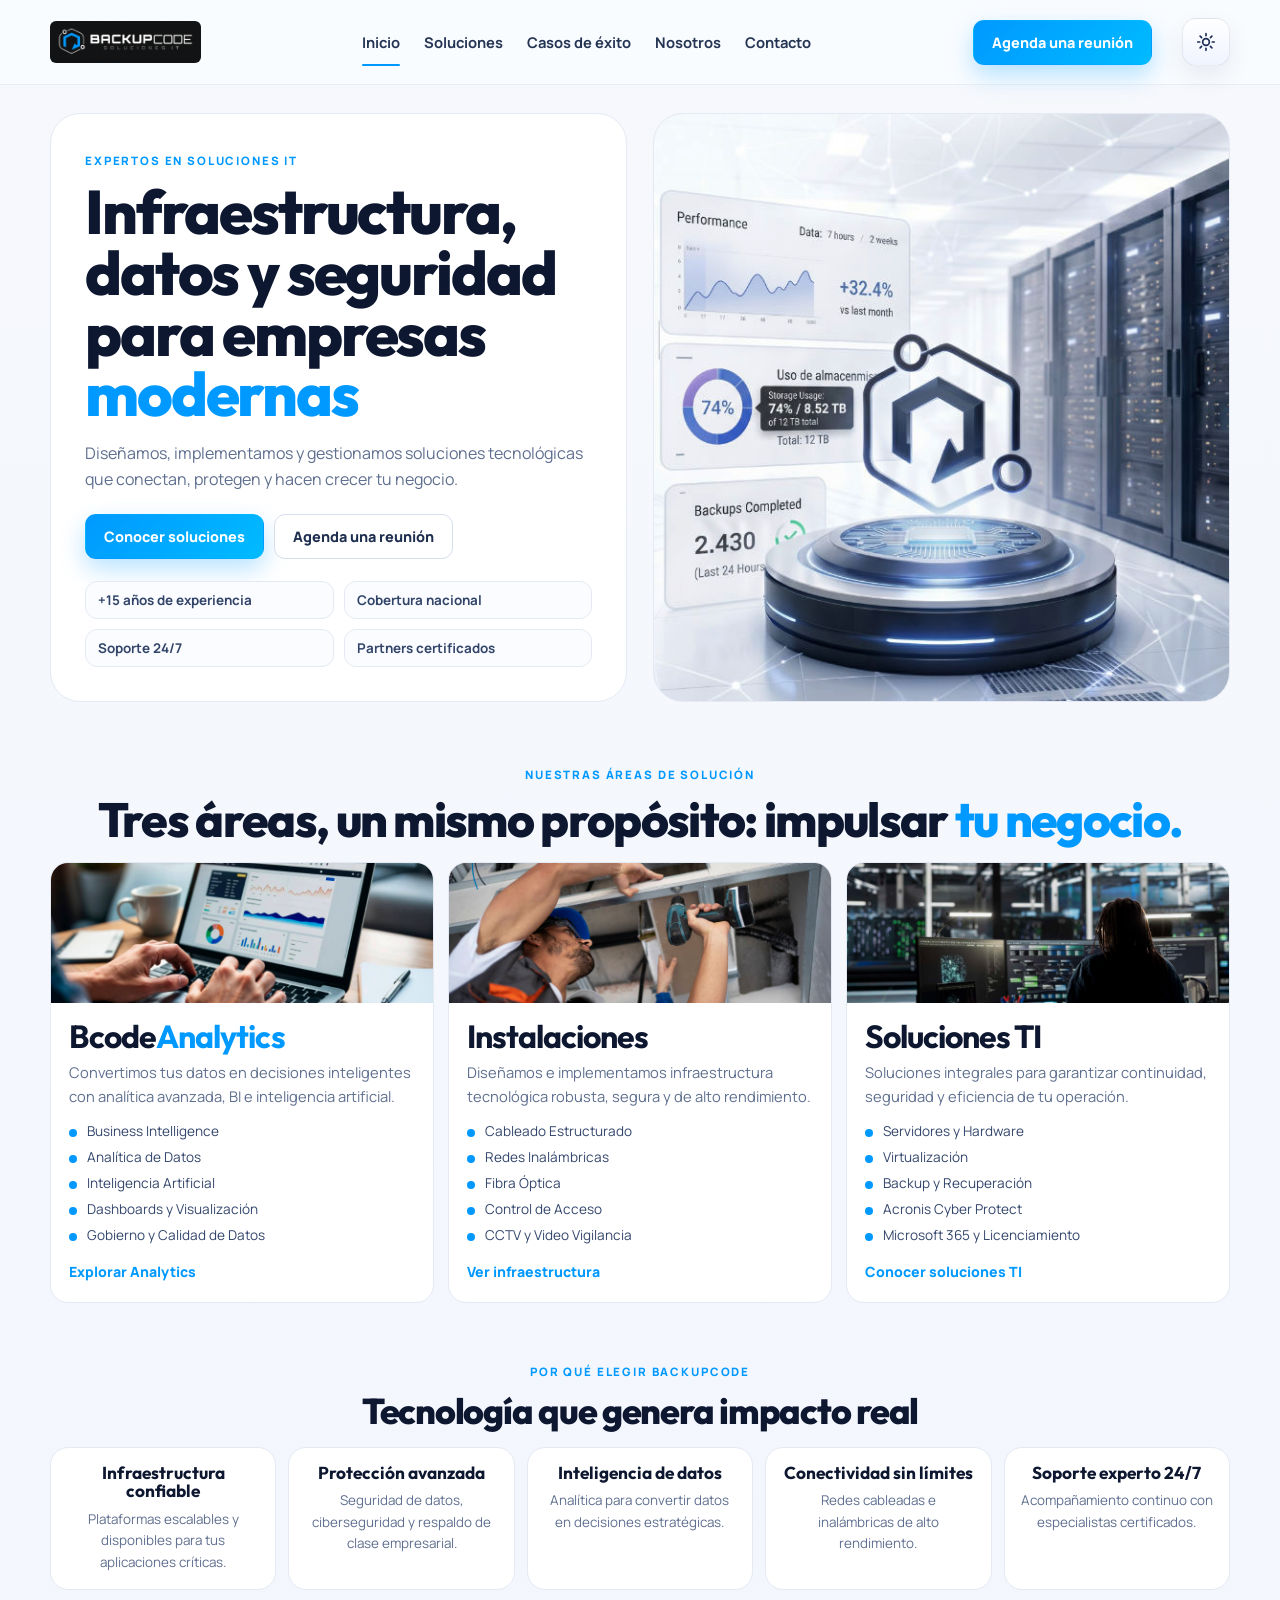
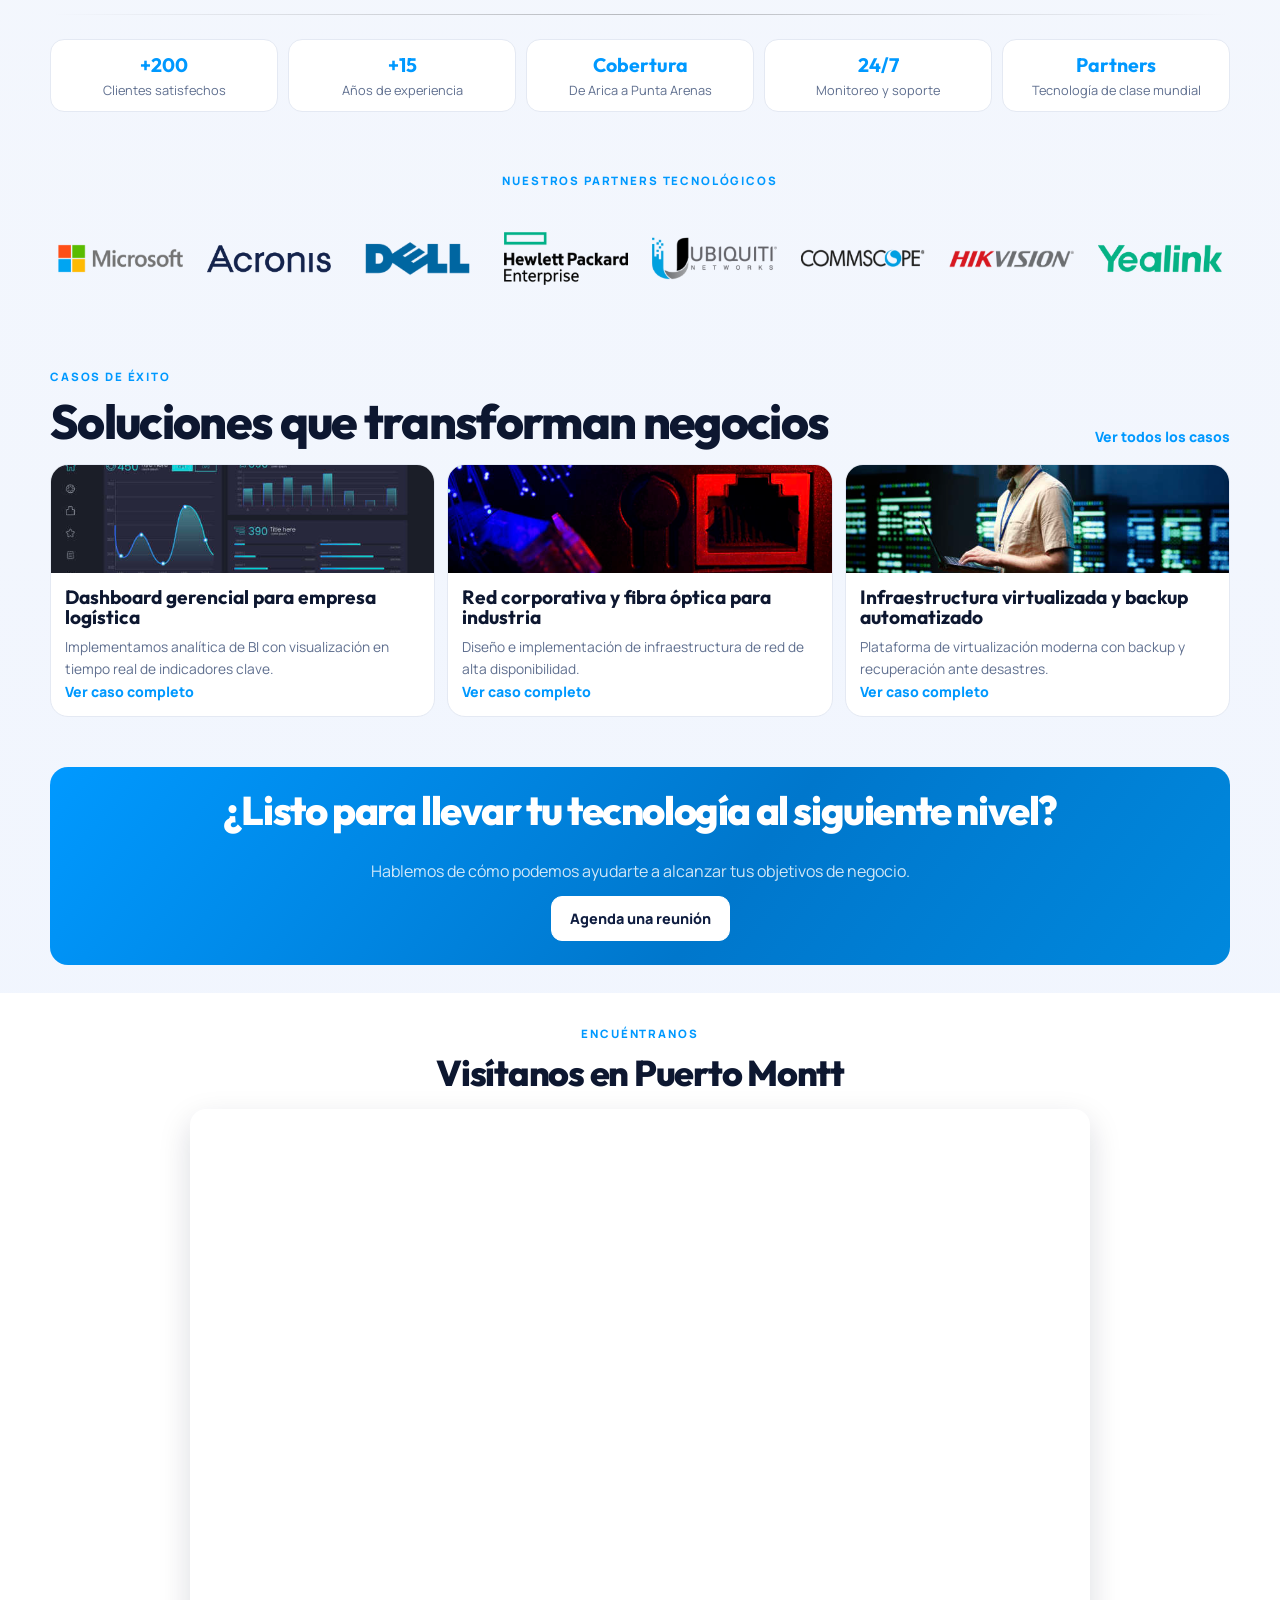
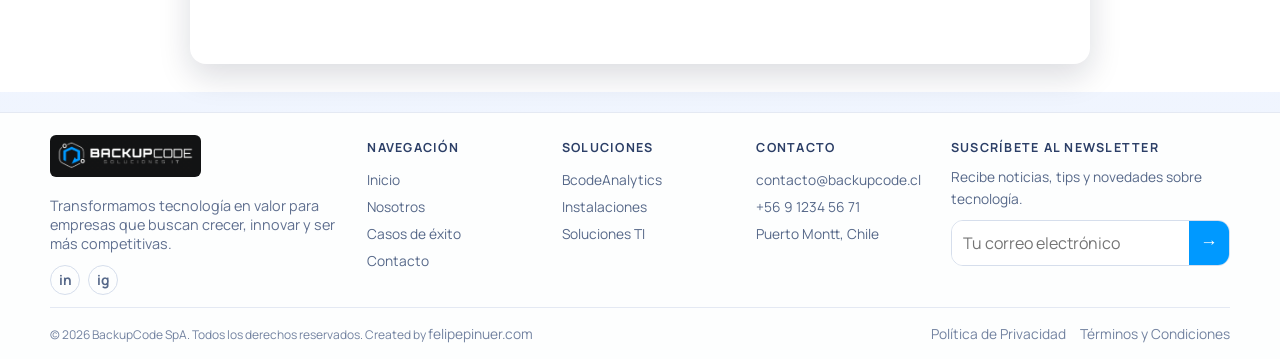
==== commit 08807b36: "feat: Remove blog from navbar and create templates for solutions and case studies CHANGES: - Removed" ====
--- a/index.html
+++ b/index.html
@@ -127,7 +127,6 @@
             <a href="#soluciones">Soluciones</a>
             <a href="#casos">Casos de éxito</a>
             <a href="#nosotros">Nosotros</a>
-            <a href="#blog">Blog</a>
             <a href="html/contacto.html">Contacto</a>
           </nav>
 
@@ -523,7 +522,6 @@
               <li><a href="#inicio">Inicio</a></li>
               <li><a href="#nosotros">Nosotros</a></li>
               <li><a href="#casos">Casos de éxito</a></li>
-              <li><a href="#blog">Blog</a></li>
               <li><a href="html/contacto.html">Contacto</a></li>
             </ul>
           </div>
--- a/css/style.css
+++ b/css/style.css
@@ -882,122 +882,292 @@
   display: grid;
   grid-template-columns: 1fr 1fr;
   gap: 40px;
-  align-items: start;
-}
-
-/* Contact Form */
+  align-items: stretch;
+}
+
+/* ============ CONTACT FORM - PROFESSIONAL DESIGN ============ */
 .contact-form-wrapper {
   background: var(--surface);
   border-radius: var(--radius-lg);
-  padding: 32px;
-  box-shadow: 0 4px 16px rgba(13, 23, 48, 0.08);
+  padding: 40px;
+  box-shadow: 0 8px 32px rgba(13, 23, 48, 0.12);
+  border: 1px solid rgba(0, 153, 255, 0.05);
 }
 
 .contact-form-header h2 {
   margin-top: 0;
+  margin-bottom: 8px;
   font-size: clamp(1.5rem, 3vw, 2rem);
-  margin-bottom: 8px;
+  font-weight: 700;
   color: var(--text);
 }
 
 .contact-form-header p {
   color: var(--muted);
+  margin-bottom: 32px;
+  font-size: 0.95rem;
+}
+
+/* Form Group Styling */
+.form-group {
   margin-bottom: 24px;
 }
 
-.form-group {
-  margin-bottom: 20px;
-}
-
-.form-group label {
-  display: block;
-  margin-bottom: 8px;
-  font-weight: 500;
-  font-size: 0.95rem;
-  color: var(--text);
-}
-
-.contact-form input,
-.contact-form select,
-.contact-form textarea {
+.form-group--half {
+  display: inline-block;
+  width: calc(50% - 12px);
+}
+
+.form-group--half:nth-child(odd) {
+  margin-right: 24px;
+}
+
+/* Form Field - Floating Label Style */
+.form-field {
+  position: relative;
+}
+
+.form-input {
   width: 100%;
-  padding: 12px 16px;
-  border: 1px solid var(--line);
-  border-radius: var(--radius-sm);
+  padding: 14px 0;
+  padding-bottom: 8px;
+  background: transparent;
+  border: none;
+  border-bottom: 2px solid rgba(0, 0, 0, 0.1);
   font-family: "Manrope", system-ui, sans-serif;
   font-size: 0.95rem;
   color: var(--text);
-  background: var(--surface);
-  transition: all 0.2s ease;
-}
-
-.contact-form input:focus,
-.contact-form select:focus,
-.contact-form textarea:focus {
+  transition: all 0.3s cubic-bezier(0.4, 0, 0.2, 1);
+  position: relative;
+  z-index: 1;
+}
+
+.form-input::placeholder {
+  color: transparent;
+}
+
+.form-input:focus {
   outline: none;
-  border-color: var(--blue);
-  box-shadow: 0 0 0 3px rgba(0, 153, 255, 0.1);
-}
-
-.contact-form textarea {
+  border-bottom-color: var(--blue);
+  padding-bottom: 6px;
+}
+
+.form-label {
+  position: absolute;
+  left: 0;
+  top: 14px;
+  font-size: 0.95rem;
+  color: var(--muted);
+  font-weight: 500;
+  pointer-events: none;
+  transition: all 0.3s cubic-bezier(0.4, 0, 0.2, 1);
+  transform-origin: left top;
+}
+
+.form-input:focus ~ .form-label,
+.form-input:not(:placeholder-shown) ~ .form-label {
+  transform: translateY(-20px) scale(0.85);
+  color: var(--blue);
+  font-weight: 600;
+}
+
+.form-required {
+  position: absolute;
+  right: 0;
+  top: 12px;
+  color: #ff6b6b;
+  font-weight: 600;
+  opacity: 0.6;
+  z-index: 2;
+}
+
+.form-underline {
+  position: absolute;
+  bottom: -2px;
+  left: 0;
+  height: 2px;
+  width: 0;
+  background: linear-gradient(90deg, var(--blue), var(--blue-dark));
+  transition: width 0.3s cubic-bezier(0.4, 0, 0.2, 1);
+}
+
+.form-input:focus ~ .form-underline {
+  width: 100%;
+}
+
+/* Select & Textarea */
+.form-select {
+  appearance: none;
+  background-image: url("data:image/svg+xml,%3Csvg xmlns='http://www.w3.org/2000/svg' width='12' height='12' viewBox='0 0 12 12'%3E%3Cpath fill='%230099FF' d='M6 9L1 4h10z'/%3E%3C/svg%3E");
+  background-repeat: no-repeat;
+  background-position: right 4px center;
+  padding-right: 24px;
+}
+
+.form-textarea {
   resize: vertical;
-  min-height: 120px;
-}
-
-.contact-form button {
-  width: 100%;
-  margin-top: 8px;
-}
-
-/* Contact Info */
+  min-height: 100px;
+  padding: 14px 0;
+  padding-bottom: 8px;
+}
+
+.form-textarea:focus ~ .form-label,
+.form-textarea:not(:placeholder-shown) ~ .form-label {
+  transform: translateY(-20px) scale(0.85);
+  color: var(--blue);
+}
+
+/* Submit Button */
+.btn-submit {
+  margin-top: 32px;
+  display: flex;
+  align-items: center;
+  justify-content: center;
+  gap: 8px;
+  font-weight: 600;
+  font-size: 0.95rem;
+  letter-spacing: 0.3px;
+  position: relative;
+  overflow: hidden;
+}
+
+.btn-submit svg {
+  transition: transform 0.3s ease;
+}
+
+.btn-submit:hover svg {
+  transform: translateX(3px);
+}
+
+/* ============ CONTACT INFO - PROFESSIONAL DESIGN ============ */
 .contact-info-wrapper {
   background: var(--surface);
   border-radius: var(--radius-lg);
-  padding: 32px;
-  box-shadow: 0 4px 16px rgba(13, 23, 48, 0.08);
-  height: fit-content;
+  padding: 40px;
+  box-shadow: 0 8px 32px rgba(13, 23, 48, 0.12);
+  border: 1px solid rgba(0, 153, 255, 0.05);
+  display: flex;
+  flex-direction: column;
 }
 
 .contact-info-card h3 {
   margin-top: 0;
-  margin-bottom: 24px;
-  font-size: 1.5rem;
+  margin-bottom: 8px;
+  font-size: clamp(1.5rem, 3vw, 2rem);
+  font-weight: 700;
   color: var(--text);
 }
 
+.contact-subtitle {
+  color: var(--muted);
+  margin-bottom: 32px;
+  font-size: 0.9rem;
+}
+
+/* Info Items with Icons */
 .info-item {
-  margin-bottom: 24px;
-  padding-bottom: 24px;
-  border-bottom: 1px solid var(--line);
-}
-
-.info-item:last-child {
-  margin-bottom: 0;
+  display: flex;
+  gap: 16px;
+  margin-bottom: 28px;
   padding-bottom: 0;
   border-bottom: none;
-}
-
-.info-item strong {
-  display: block;
-  margin-bottom: 8px;
+  transition: transform 0.2s ease, opacity 0.2s ease;
+}
+
+.info-item:last-of-type:not(.social-links-wrapper) {
+  margin-bottom: 32px;
+}
+
+.info-item:hover {
+  transform: translateX(4px);
+}
+
+.info-icon {
+  flex-shrink: 0;
+  width: 48px;
+  height: 48px;
+  display: flex;
+  align-items: center;
+  justify-content: center;
+  background: linear-gradient(135deg, rgba(0, 153, 255, 0.08), rgba(0, 119, 204, 0.08));
+  border-radius: var(--radius-md);
+  color: var(--blue);
+  transition: all 0.3s ease;
+}
+
+.info-item:hover .info-icon {
+  background: linear-gradient(135deg, rgba(0, 153, 255, 0.15), rgba(0, 119, 204, 0.15));
+  transform: scale(1.05);
+}
+
+.info-content h4 {
+  margin: 0 0 6px 0;
+  font-size: 0.95rem;
   font-weight: 600;
   color: var(--text);
 }
 
-.info-item p {
+.info-content p {
   margin: 0;
+  font-size: 0.9rem;
   color: var(--muted);
   line-height: 1.6;
 }
 
-.info-item a {
+.info-link {
   color: var(--blue);
   text-decoration: none;
-  transition: color 0.2s ease;
-}
-
-.info-item a:hover {
+  font-weight: 500;
+  transition: all 0.2s ease;
+  position: relative;
+}
+
+.info-link::after {
+  content: '';
+  position: absolute;
+  bottom: -2px;
+  left: 0;
+  width: 0;
+  height: 2px;
+  background: var(--blue);
+  transition: width 0.2s ease;
+}
+
+.info-link:hover {
   color: var(--blue-dark);
+}
+
+.info-link:hover::after {
+  width: 100%;
+}
+
+.support-24 {
+  display: inline-block;
+  margin-top: 4px;
+  padding: 4px 8px;
+  background: rgba(0, 153, 255, 0.1);
+  color: var(--blue);
+  font-size: 0.75rem;
+  font-weight: 600;
+  letter-spacing: 0.5px;
+  border-radius: var(--radius-sm);
+  text-transform: uppercase;
+}
+
+/* Social Links - Enhanced */
+.social-links-wrapper {
+  margin-top: 28px;
+  padding-top: 28px;
+  border-top: 1px solid rgba(0, 0, 0, 0.08);
+}
+
+.social-label {
+  margin: 0 0 12px 0;
+  font-size: 0.85rem;
+  font-weight: 600;
+  color: var(--muted);
+  text-transform: uppercase;
+  letter-spacing: 0.5px;
 }
 
 .social-links {
@@ -1005,85 +1175,194 @@
   gap: 12px;
 }
 
-.social-links a {
-  display: inline-block;
-  padding: 8px 16px;
-  background: linear-gradient(128deg, #0099FF, #0077CC);
+.social-icon {
+  width: 44px;
+  height: 44px;
+  display: flex;
+  align-items: center;
+  justify-content: center;
+  background: rgba(0, 153, 255, 0.08);
+  color: var(--blue);
+  border-radius: var(--radius-md);
+  transition: all 0.3s ease;
+  border: 1px solid rgba(0, 153, 255, 0.2);
+}
+
+.social-icon:hover {
+  background: linear-gradient(135deg, var(--blue), var(--blue-dark));
   color: white;
-  border-radius: var(--radius-sm);
-  font-size: 0.85rem;
-  font-weight: 500;
-  transition: transform 0.2s ease;
-}
-
-.social-links a:hover {
-  transform: translateY(-2px);
-  color: white;
-}
-
-/* Dark Mode Booking Page */
+  transform: translateY(-3px);
+  border-color: transparent;
+  box-shadow: 0 8px 16px rgba(0, 153, 255, 0.3);
+}
+
+.social-icon svg {
+  width: 20px;
+  height: 20px;
+}
+
+/* ============ DARK MODE - CONTACT SECTIONS ============ */
 body.dark .contact-form-wrapper,
 body.dark .contact-info-wrapper {
   background: #071025;
-  box-shadow: 0 4px 16px rgba(0, 0, 0, 0.3);
-}
-
-body.dark .contact-form input,
-body.dark .contact-form select,
-body.dark .contact-form textarea {
-  background: #0a1430;
-  border-color: rgba(255, 255, 255, 0.04);
+  box-shadow: 0 8px 32px rgba(0, 0, 0, 0.4);
+  border-color: rgba(0, 153, 255, 0.08);
+}
+
+body.dark .form-input {
+  border-bottom-color: rgba(255, 255, 255, 0.08);
   color: white;
 }
 
-body.dark .contact-form input:focus,
-body.dark .contact-form select:focus,
-body.dark .contact-form textarea:focus {
-  border-color: var(--blue);
-  box-shadow: 0 0 0 3px rgba(0, 153, 255, 0.15);
+body.dark .form-input:focus {
+  border-bottom-color: var(--blue);
+}
+
+body.dark .form-label {
+  color: rgba(255, 255, 255, 0.5);
+}
+
+body.dark .form-input:focus ~ .form-label,
+body.dark .form-input:not(:placeholder-shown) ~ .form-label {
+  color: var(--blue);
+}
+
+body.dark .form-underline {
+  background: linear-gradient(90deg, var(--blue), #0088ff);
 }
 
 body.dark .contact-form-header h2,
-body.dark .contact-form label,
-body.dark .contact-info-card h3,
-body.dark .info-item strong {
+body.dark .contact-info-card h3 {
   color: white;
 }
 
-body.dark .contact-form-header p {
+body.dark .contact-form-header p,
+body.dark .contact-subtitle {
   color: rgba(255, 255, 255, 0.6);
 }
 
-body.dark .info-item {
-  border-bottom-color: rgba(255, 255, 255, 0.04);
-}
-
-body.dark .info-item p {
+body.dark .info-item:hover {
+  opacity: 0.9;
+}
+
+body.dark .info-icon {
+  background: linear-gradient(135deg, rgba(0, 153, 255, 0.12), rgba(0, 119, 204, 0.12));
+}
+
+body.dark .info-item:hover .info-icon {
+  background: linear-gradient(135deg, rgba(0, 153, 255, 0.2), rgba(0, 119, 204, 0.2));
+}
+
+body.dark .info-content h4 {
+  color: white;
+}
+
+body.dark .info-content p {
   color: rgba(255, 255, 255, 0.6);
 }
 
-/* Responsive Contact Grid */
+body.dark .support-24 {
+  background: rgba(0, 153, 255, 0.15);
+  color: #64d9ff;
+}
+
+body.dark .social-links-wrapper {
+  border-top-color: rgba(255, 255, 255, 0.08);
+}
+
+body.dark .social-icon {
+  background: rgba(0, 153, 255, 0.1);
+  color: var(--blue);
+  border-color: rgba(0, 153, 255, 0.2);
+}
+
+body.dark .social-icon:hover {
+  box-shadow: 0 8px 16px rgba(0, 153, 255, 0.4);
+}
+
+/* ============ SCROLL INDICATOR ============ */
+.scroll-indicator {
+  display: flex;
+  justify-content: center;
+  margin-top: 32px;
+  color: var(--blue);
+  animation: float 2.5s ease-in-out infinite;
+}
+
+.scroll-indicator svg {
+  width: 28px;
+  height: 28px;
+  stroke: var(--blue);
+}
+
+@keyframes float {
+  0%, 100% {
+    transform: translateY(0px);
+    opacity: 0.7;
+  }
+  50% {
+    transform: translateY(12px);
+    opacity: 1;
+  }
+}
+
+/* ============ RESPONSIVE - CONTACT ============ */
 @media (max-width: 920px) {
   .contact-grid {
     grid-template-columns: 1fr;
     gap: 32px;
   }
 
+  .contact-form-wrapper,
   .contact-info-wrapper {
-    height: auto;
-  }
-}
-
-/* Responsive location */
-@media (max-width: 920px) {
-  .map-container {
-    max-width: 100%;
+    padding: 32px;
+  }
+
+  .form-group--half {
+    display: block;
+    width: 100%;
+    margin-right: 0;
   }
 }
 
 @media (max-width: 560px) {
-  .map-container {
-    max-width: 100%;
+  .contact-form-wrapper,
+  .contact-info-wrapper {
+    padding: 24px;
+    border-radius: var(--radius-md);
+  }
+
+  .contact-form-header h2,
+  .contact-info-card h3 {
+    font-size: 1.25rem;
+  }
+
+  .form-input {
+    padding: 12px 0;
+    padding-bottom: 6px;
+  }
+
+  .form-label {
+    top: 12px;
+  }
+
+  .form-input:focus ~ .form-label,
+  .form-input:not(:placeholder-shown) ~ .form-label {
+    transform: translateY(-18px) scale(0.8);
+  }
+
+  .info-icon {
+    width: 40px;
+    height: 40px;
+  }
+
+  .info-icon svg {
+    width: 18px;
+    height: 18px;
+  }
+
+  .btn-submit {
+    padding: 12px 20px;
   }
 }
 
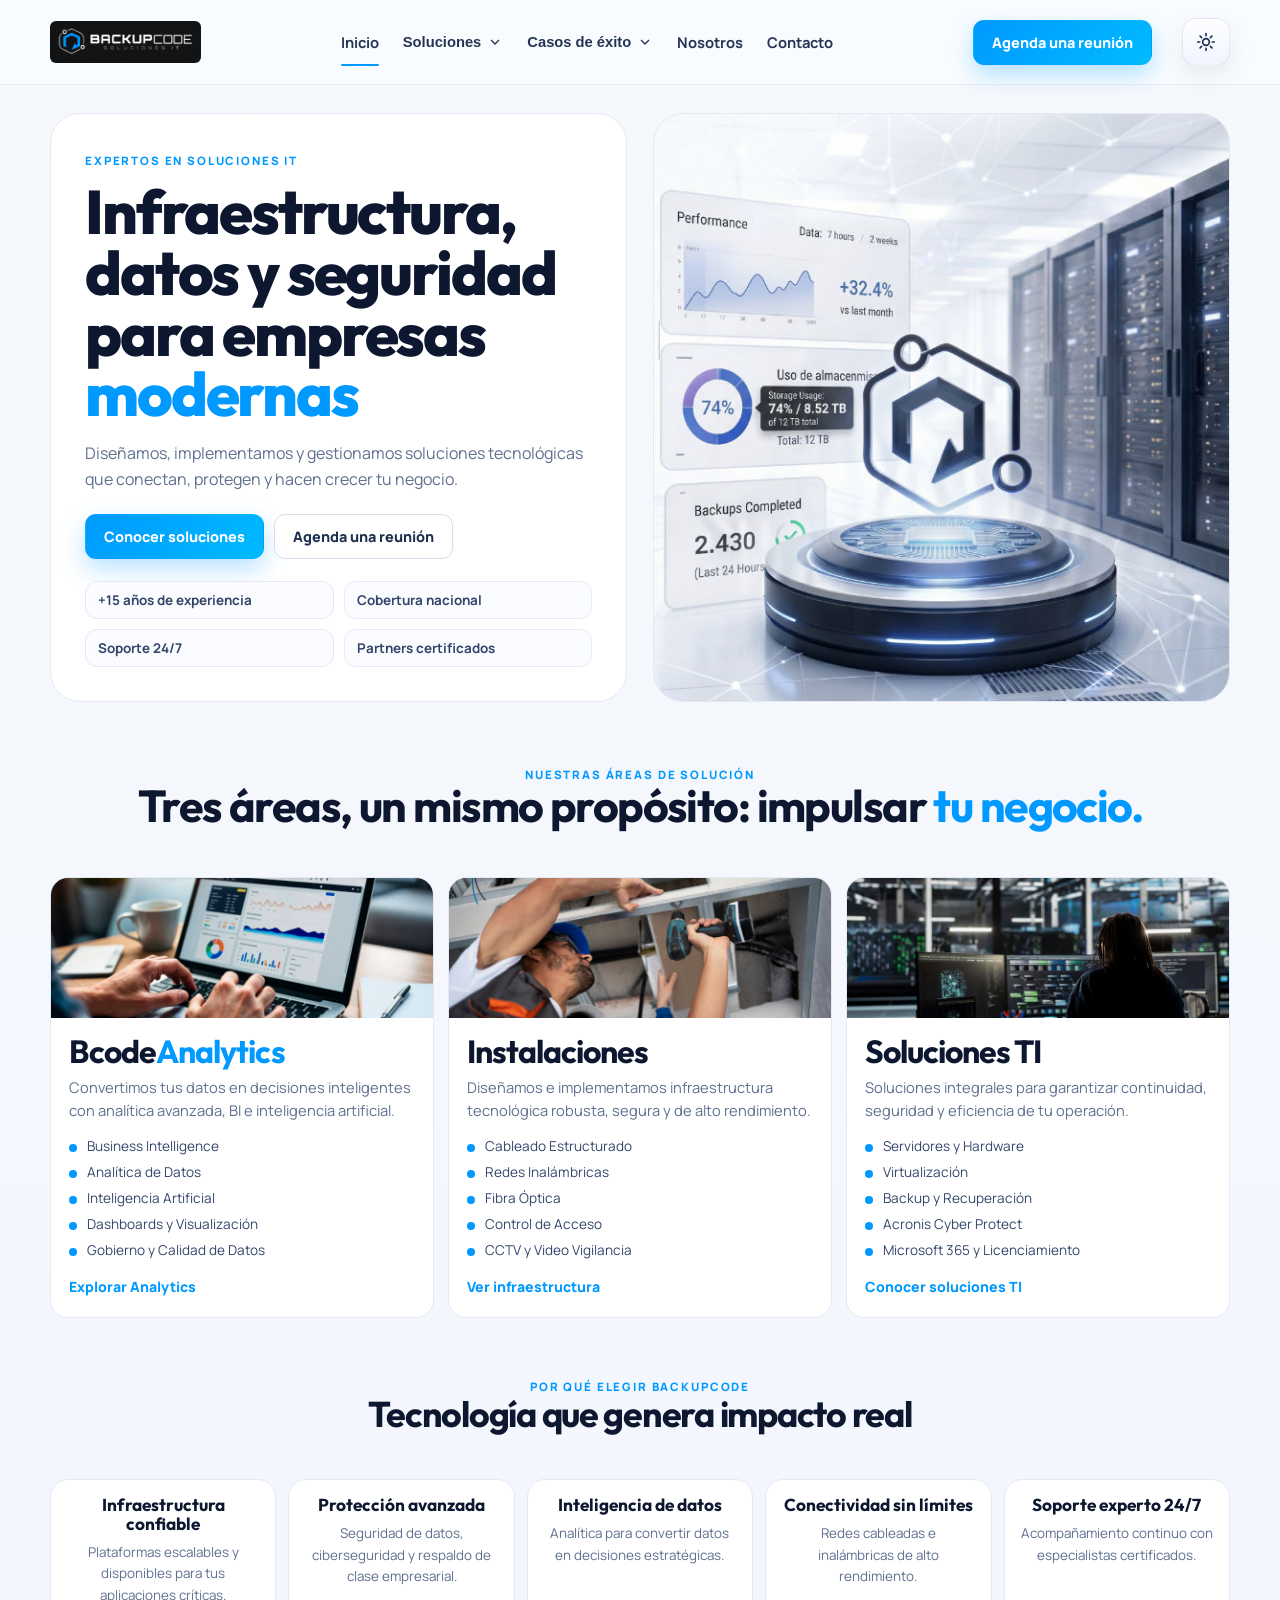
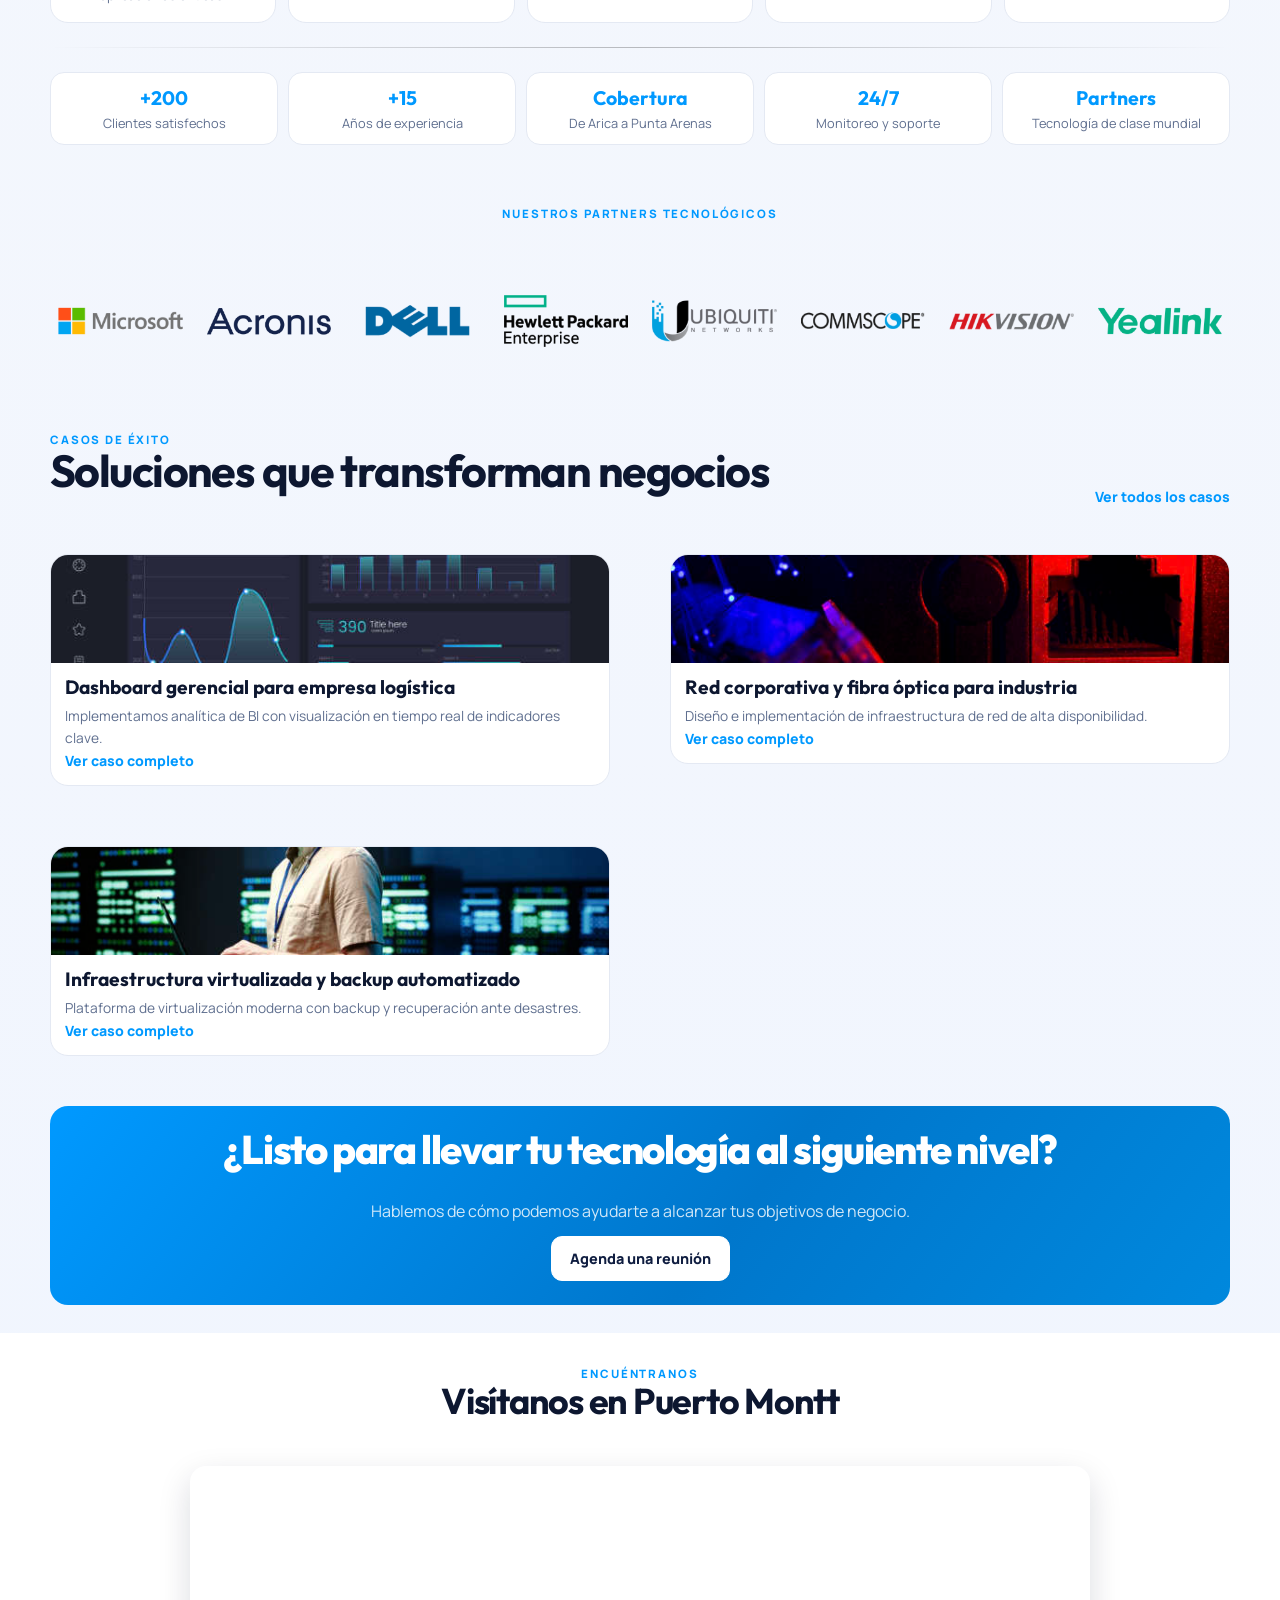
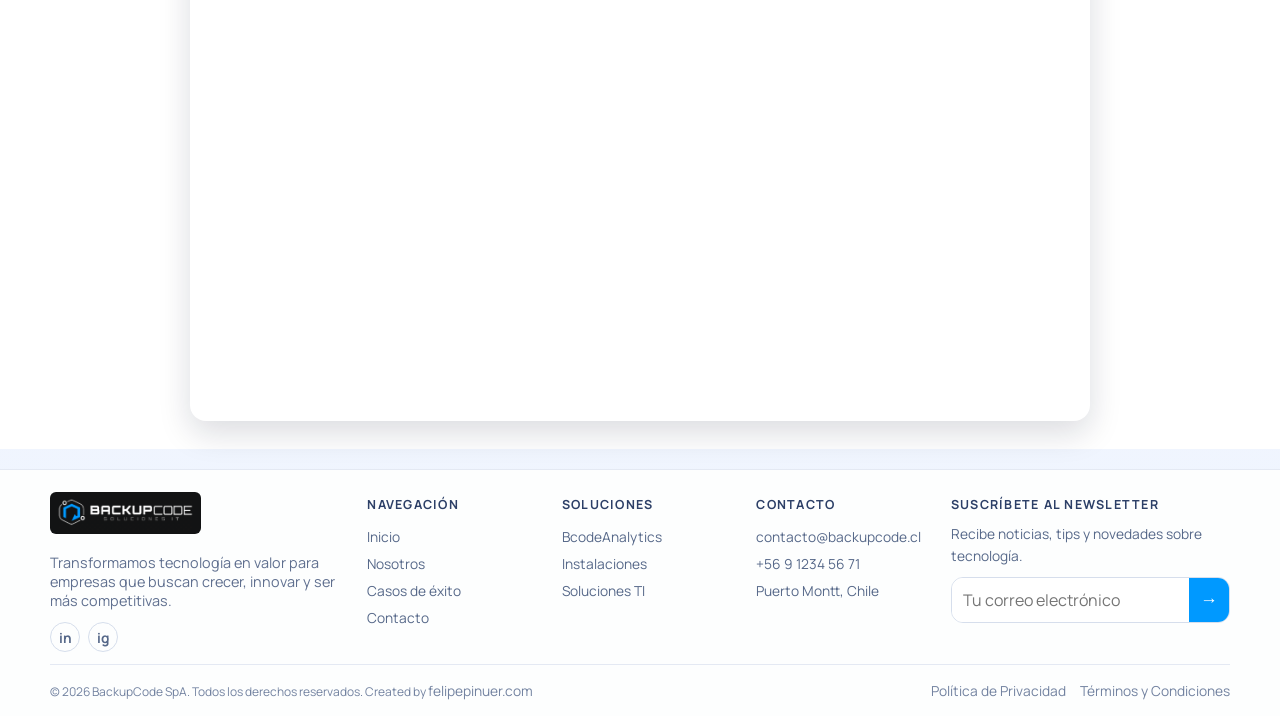
==== commit d5180129: "feat: Create all solution and case study pages with dropdown navigation NEW PAGES CREATED: ✓ html/ca" ====
--- a/index.html
+++ b/index.html
@@ -124,8 +124,65 @@
 
           <nav id="menu" class="menu">
             <a class="active" href="#inicio">Inicio</a>
-            <a href="#soluciones">Soluciones</a>
-            <a href="#casos">Casos de éxito</a>
+
+            <!-- Dropdown Soluciones -->
+            <div class="menu-item-dropdown">
+              <button
+                class="menu-item-toggle"
+                aria-expanded="false"
+                aria-haspopup="true"
+              >
+                Soluciones
+                <svg
+                  class="dropdown-icon"
+                  width="16"
+                  height="16"
+                  viewBox="0 0 24 24"
+                  fill="none"
+                  stroke="currentColor"
+                  stroke-width="2"
+                >
+                  <polyline points="6 9 12 15 18 9"></polyline>
+                </svg>
+              </button>
+              <div class="dropdown-menu">
+                <a href="html/soluciones/bcode-analytics.html"
+                  >BcodeAnalytics</a
+                >
+                <a href="html/soluciones/instalaciones.html">Instalaciones</a>
+                <a href="html/soluciones/soluciones-ti.html">Soluciones TI</a>
+              </div>
+            </div>
+
+            <!-- Dropdown Casos de Éxito -->
+            <div class="menu-item-dropdown">
+              <button
+                class="menu-item-toggle"
+                aria-expanded="false"
+                aria-haspopup="true"
+              >
+                Casos de éxito
+                <svg
+                  class="dropdown-icon"
+                  width="16"
+                  height="16"
+                  viewBox="0 0 24 24"
+                  fill="none"
+                  stroke="currentColor"
+                  stroke-width="2"
+                >
+                  <polyline points="6 9 12 15 18 9"></polyline>
+                </svg>
+              </button>
+              <div class="dropdown-menu">
+                <a href="html/casos/caso-1.html"
+                  >Transformación Digital - Retail</a
+                >
+                <a href="html/casos/caso-2.html">Caso de Éxito 2</a>
+                <a href="html/casos/caso-3.html">Caso de Éxito 3</a>
+              </div>
+            </div>
+
             <a href="#nosotros">Nosotros</a>
             <a href="html/contacto.html">Contacto</a>
           </nav>
--- a/css/style.css
+++ b/css/style.css
@@ -137,6 +137,115 @@
 .menu a:hover::after,
 .menu a.active::after {
   transform: scaleX(1);
+}
+
+/* Dropdown Menu Styles */
+.menu-item-dropdown {
+  position: relative;
+}
+
+.menu-item-toggle {
+  font-size: 0.92rem;
+  font-weight: 700;
+  color: #243453;
+  padding: 6px 0;
+  position: relative;
+  background: none;
+  border: none;
+  cursor: pointer;
+  display: flex;
+  align-items: center;
+  gap: 6px;
+  transition: color 0.22s ease;
+}
+
+.menu-item-toggle:hover,
+.menu-item-toggle[aria-expanded="true"] {
+  color: var(--blue);
+}
+
+.dropdown-icon {
+  width: 16px;
+  height: 16px;
+  transition: transform 0.22s ease;
+}
+
+.menu-item-toggle[aria-expanded="true"] .dropdown-icon {
+  transform: rotate(180deg);
+}
+
+.menu-item-toggle::after {
+  content: "";
+  position: absolute;
+  left: 0;
+  bottom: -8px;
+  width: 100%;
+  height: 2px;
+  border-radius: 999px;
+  background: var(--blue);
+  transform: scaleX(0);
+  transform-origin: left;
+  transition: transform 0.22s ease;
+}
+
+.menu-item-toggle:hover::after,
+.menu-item-toggle[aria-expanded="true"]::after {
+  transform: scaleX(1);
+}
+
+.dropdown-menu {
+  position: absolute;
+  top: 100%;
+  left: 0;
+  background: var(--surface);
+  border: 1px solid var(--line);
+  border-radius: 8px;
+  box-shadow: 0 8px 24px rgba(0, 0, 0, 0.1);
+  min-width: 220px;
+  padding: 8px 0;
+  margin-top: 12px;
+  opacity: 0;
+  visibility: hidden;
+  transform: translateY(-8px);
+  transition: opacity 0.22s ease, visibility 0.22s ease, transform 0.22s ease;
+  z-index: 1000;
+}
+
+.menu-item-toggle[aria-expanded="true"] + .dropdown-menu {
+  opacity: 1;
+  visibility: visible;
+  transform: translateY(0);
+}
+
+.dropdown-menu a {
+  display: block;
+  padding: 12px 16px;
+  color: var(--text);
+  font-weight: 600;
+  font-size: 0.9rem;
+  text-decoration: none;
+  transition: background 0.22s ease, color 0.22s ease;
+  position: relative;
+}
+
+.dropdown-menu a::after {
+  display: none;
+}
+
+.dropdown-menu a:hover {
+  background: var(--bg);
+  color: var(--blue);
+}
+
+/* Dark mode dropdown */
+body.dark .dropdown-menu {
+  background: #0a1430;
+  border-color: rgba(255, 255, 255, 0.08);
+  box-shadow: 0 8px 24px rgba(0, 0, 0, 0.4);
+}
+
+body.dark .dropdown-menu a:hover {
+  background: rgba(0, 153, 255, 0.1);
 }
 
 .nav-toggle {
@@ -1670,6 +1779,817 @@
   }
 }
 
+/* ============ SOLUTION & CASE PAGES - PROFESSIONAL DESIGN ============ */
+
+/* Hero Image Section */
+.section-image {
+  padding: 60px 0;
+  background: var(--surface);
+}
+
+.solution-image-hero,
+.case-image-hero {
+  border-radius: var(--radius-lg);
+  overflow: hidden;
+  box-shadow: 0 16px 48px rgba(13, 23, 48, 0.16);
+  aspect-ratio: 16/9;
+  animation: fadeInUp 0.6s ease-out;
+}
+
+.solution-image-hero img,
+.case-image-hero img {
+  width: 100%;
+  height: 100%;
+  object-fit: cover;
+  object-position: center;
+}
+
+/* Section Header - Reusable */
+.section-header {
+  text-align: center;
+  margin-bottom: 48px;
+}
+
+.section-header h2 {
+  margin: 0 0 12px;
+  font-size: clamp(2rem, 4vw, 2.8rem);
+  font-weight: 700;
+  color: var(--text);
+}
+
+.section-header p {
+  margin: 0;
+  font-size: 1.05rem;
+  color: var(--muted);
+  max-width: 600px;
+  margin: 12px auto 0;
+}
+
+/* ============ FEATURES SECTION ============ */
+.section-features {
+  padding: 80px 0;
+  background: linear-gradient(180deg, #fafbff, #f5f9ff);
+}
+
+.features-grid {
+  display: grid;
+  grid-template-columns: repeat(3, 1fr);
+  gap: 32px;
+}
+
+.feature-card {
+  background: var(--surface);
+  border-radius: var(--radius-lg);
+  padding: 36px;
+  border: 1px solid rgba(0, 153, 255, 0.08);
+  box-shadow: 0 4px 16px rgba(13, 23, 48, 0.06);
+  text-align: center;
+  transition: all 0.3s cubic-bezier(0.4, 0, 0.2, 1);
+  animation: fadeInUp 0.6s ease-out;
+}
+
+.feature-card:hover {
+  box-shadow: 0 16px 48px rgba(13, 23, 48, 0.12);
+  transform: translateY(-6px);
+  border-color: rgba(0, 153, 255, 0.15);
+}
+
+.feature-icon {
+  width: 56px;
+  height: 56px;
+  margin: 0 auto 16px;
+  display: flex;
+  align-items: center;
+  justify-content: center;
+  background: linear-gradient(135deg, rgba(0, 153, 255, 0.1), rgba(0, 119, 204, 0.1));
+  border-radius: var(--radius-md);
+  color: var(--blue);
+  transition: all 0.3s ease;
+}
+
+.feature-card:hover .feature-icon {
+  background: linear-gradient(135deg, rgba(0, 153, 255, 0.2), rgba(0, 119, 204, 0.2));
+  transform: scale(1.1) rotate(-5deg);
+}
+
+.feature-card h3 {
+  margin: 0 0 12px;
+  font-size: 1.2rem;
+  font-weight: 600;
+  color: var(--text);
+}
+
+.feature-card p {
+  margin: 0;
+  font-size: 0.95rem;
+  color: var(--muted);
+  line-height: 1.6;
+}
+
+/* ============ BENEFITS SECTION ============ */
+.section-benefits {
+  padding: 80px 0;
+  background: var(--surface);
+}
+
+.benefits-layout {
+  display: grid;
+  grid-template-columns: 1fr 1fr;
+  gap: 60px;
+  align-items: center;
+}
+
+.benefits-text h2 {
+  margin: 0 0 24px;
+  font-size: clamp(2rem, 4vw, 2.8rem);
+  font-weight: 700;
+  color: var(--text);
+}
+
+.benefits-list {
+  list-style: none;
+  padding: 0;
+  margin: 0;
+  display: flex;
+  flex-direction: column;
+  gap: 16px;
+}
+
+.benefits-list li {
+  font-size: 1rem;
+  color: var(--text);
+  line-height: 1.7;
+  padding-left: 28px;
+  position: relative;
+  animation: fadeInLeft 0.6s ease-out;
+}
+
+.benefits-list li strong {
+  color: var(--blue);
+  font-weight: 600;
+}
+
+.benefits-list li::before {
+  content: '✓';
+  position: absolute;
+  left: 0;
+  width: 20px;
+  height: 20px;
+  background: linear-gradient(135deg, var(--blue), var(--blue-dark));
+  color: white;
+  border-radius: 50%;
+  display: flex;
+  align-items: center;
+  justify-content: center;
+  font-size: 0.8rem;
+  font-weight: 700;
+}
+
+.benefits-image {
+  border-radius: var(--radius-lg);
+  overflow: hidden;
+  box-shadow: 0 16px 48px rgba(13, 23, 48, 0.16);
+  animation: fadeInRight 0.6s ease-out;
+}
+
+.benefits-image img {
+  width: 100%;
+  height: auto;
+  display: block;
+}
+
+/* ============ IMPLEMENTATION SECTION ============ */
+.section-implementation {
+  padding: 80px 0;
+  background: linear-gradient(180deg, #fafbff, #f5f9ff);
+}
+
+.implementation-steps {
+  display: grid;
+  grid-template-columns: repeat(4, 1fr);
+  gap: 24px;
+}
+
+.step {
+  background: var(--surface);
+  border-radius: var(--radius-lg);
+  padding: 32px 24px;
+  border: 1px solid rgba(0, 153, 255, 0.08);
+  text-align: center;
+  transition: all 0.3s ease;
+  animation: fadeInUp 0.6s ease-out;
+  position: relative;
+}
+
+.step:hover {
+  box-shadow: 0 12px 32px rgba(13, 23, 48, 0.12);
+  border-color: rgba(0, 153, 255, 0.2);
+}
+
+.step-number {
+  display: inline-flex;
+  align-items: center;
+  justify-content: center;
+  width: 48px;
+  height: 48px;
+  background: linear-gradient(135deg, var(--blue), var(--blue-dark));
+  color: white;
+  border-radius: 50%;
+  font-size: 1.4rem;
+  font-weight: 700;
+  margin-bottom: 16px;
+  margin: 0 auto 16px;
+}
+
+.step h3 {
+  margin: 0 0 12px;
+  font-size: 1.1rem;
+  font-weight: 600;
+  color: var(--text);
+}
+
+.step p {
+  margin: 0;
+  font-size: 0.9rem;
+  color: var(--muted);
+  line-height: 1.6;
+}
+
+/* ============ CASE CONTEXT SECTION ============ */
+.section-case-context {
+  padding: 80px 0;
+  background: var(--surface);
+}
+
+.case-grid {
+  display: grid;
+  grid-template-columns: 1fr 1fr;
+  gap: 60px;
+  align-items: start;
+}
+
+.case-column h2 {
+  margin: 0 0 20px;
+  font-size: 1.6rem;
+  font-weight: 700;
+  color: var(--text);
+}
+
+.case-column p {
+  color: var(--muted);
+  font-size: 0.95rem;
+  line-height: 1.7;
+  margin: 0 0 24px;
+}
+
+.client-metrics {
+  display: grid;
+  grid-template-columns: repeat(3, 1fr);
+  gap: 16px;
+  margin-top: 32px;
+}
+
+.metric {
+  background: linear-gradient(135deg, rgba(0, 153, 255, 0.05), rgba(0, 119, 204, 0.05));
+  border-radius: var(--radius-md);
+  padding: 20px;
+  text-align: center;
+  border: 1px solid rgba(0, 153, 255, 0.1);
+  animation: fadeInUp 0.6s ease-out;
+}
+
+.metric-value {
+  display: block;
+  font-size: 2rem;
+  font-weight: 700;
+  color: var(--blue);
+  margin-bottom: 4px;
+}
+
+.metric-label {
+  display: block;
+  font-size: 0.85rem;
+  color: var(--muted);
+  font-weight: 500;
+  text-transform: uppercase;
+  letter-spacing: 0.5px;
+}
+
+.challenge-list {
+  list-style: none;
+  padding: 0;
+  margin: 0;
+  display: flex;
+  flex-direction: column;
+  gap: 12px;
+}
+
+.challenge-list li {
+  font-size: 0.95rem;
+  color: var(--text);
+  padding-left: 24px;
+  position: relative;
+  line-height: 1.6;
+}
+
+.challenge-list li::before {
+  content: '•';
+  position: absolute;
+  left: 0;
+  color: var(--blue);
+  font-size: 1.4rem;
+  font-weight: 700;
+}
+
+/* ============ SOLUTION PILLARS SECTION ============ */
+.section-case-solution {
+  padding: 80px 0;
+  background: linear-gradient(180deg, #fafbff, #f5f9ff);
+}
+
+.solution-pillars {
+  display: grid;
+  grid-template-columns: repeat(3, 1fr);
+  gap: 32px;
+}
+
+.pillar {
+  background: var(--surface);
+  border-radius: var(--radius-lg);
+  padding: 40px;
+  text-align: center;
+  border: 1px solid rgba(0, 153, 255, 0.08);
+  box-shadow: 0 4px 16px rgba(13, 23, 48, 0.06);
+  transition: all 0.3s cubic-bezier(0.4, 0, 0.2, 1);
+  animation: fadeInUp 0.6s ease-out;
+}
+
+.pillar:hover {
+  box-shadow: 0 16px 48px rgba(13, 23, 48, 0.12);
+  transform: translateY(-8px);
+  border-color: rgba(0, 153, 255, 0.15);
+}
+
+.pillar-icon {
+  width: 64px;
+  height: 64px;
+  margin: 0 auto 20px;
+  display: flex;
+  align-items: center;
+  justify-content: center;
+  background: linear-gradient(135deg, var(--blue), var(--blue-dark));
+  border-radius: var(--radius-md);
+  color: white;
+  transition: all 0.3s ease;
+}
+
+.pillar:hover .pillar-icon {
+  transform: scale(1.15) rotate(5deg);
+  box-shadow: 0 12px 24px rgba(0, 153, 255, 0.3);
+}
+
+.pillar h3 {
+  margin: 0 0 12px;
+  font-size: 1.3rem;
+  font-weight: 600;
+  color: var(--text);
+}
+
+.pillar p {
+  margin: 0;
+  font-size: 0.95rem;
+  color: var(--muted);
+  line-height: 1.6;
+}
+
+/* ============ RESULTS SECTION ============ */
+.section-case-results {
+  padding: 80px 0;
+  background: var(--surface);
+}
+
+.results-grid {
+  display: grid;
+  grid-template-columns: repeat(4, 1fr);
+  gap: 24px;
+}
+
+.result-card {
+  background: linear-gradient(135deg, rgba(0, 153, 255, 0.05), rgba(0, 119, 204, 0.05));
+  border-radius: var(--radius-lg);
+  padding: 36px 24px;
+  text-align: center;
+  border: 2px solid rgba(0, 153, 255, 0.1);
+  transition: all 0.3s cubic-bezier(0.4, 0, 0.2, 1);
+  animation: fadeInUp 0.6s ease-out;
+  position: relative;
+  overflow: hidden;
+}
+
+.result-card::before {
+  content: '';
+  position: absolute;
+  top: 0;
+  left: 0;
+  right: 0;
+  height: 4px;
+  background: linear-gradient(90deg, var(--blue), var(--blue-dark));
+  transform: scaleX(0);
+  transform-origin: left;
+  transition: transform 0.3s ease;
+}
+
+.result-card:hover {
+  box-shadow: 0 16px 48px rgba(13, 23, 48, 0.12);
+  border-color: rgba(0, 153, 255, 0.2);
+  transform: translateY(-8px);
+}
+
+.result-card:hover::before {
+  transform: scaleX(1);
+}
+
+.result-value {
+  display: block;
+  font-size: clamp(2.2rem, 5vw, 3rem);
+  font-weight: 800;
+  background: linear-gradient(135deg, var(--blue), var(--blue-dark));
+  -webkit-background-clip: text;
+  -webkit-text-fill-color: transparent;
+  background-clip: text;
+  margin-bottom: 8px;
+  letter-spacing: -1px;
+}
+
+.result-label {
+  display: block;
+  font-size: 0.95rem;
+  font-weight: 600;
+  color: var(--text);
+  margin-bottom: 12px;
+  text-transform: capitalize;
+}
+
+.result-card p {
+  margin: 0;
+  font-size: 0.85rem;
+  color: var(--muted);
+  line-height: 1.6;
+}
+
+/* ============ TIMELINE SECTION ============ */
+.section-case-timeline {
+  padding: 80px 0;
+  background: linear-gradient(180deg, #fafbff, #f5f9ff);
+}
+
+.timeline {
+  position: relative;
+  padding: 40px 0;
+}
+
+.timeline::before {
+  content: '';
+  position: absolute;
+  left: 50%;
+  transform: translateX(-50%);
+  width: 2px;
+  height: 100%;
+  background: linear-gradient(180deg, var(--blue), transparent);
+}
+
+.timeline-item {
+  margin-bottom: 48px;
+  position: relative;
+  animation: fadeInUp 0.6s ease-out;
+}
+
+.timeline-item:nth-child(odd) .timeline-content {
+  margin-left: 0;
+  margin-right: auto;
+  width: calc(50% - 32px);
+  text-align: right;
+}
+
+.timeline-item:nth-child(even) .timeline-content {
+  margin-left: auto;
+  margin-right: 0;
+  width: calc(50% - 32px);
+  text-align: left;
+}
+
+.timeline-marker {
+  position: absolute;
+  left: 50%;
+  top: 0;
+  width: 16px;
+  height: 16px;
+  background: white;
+  border: 4px solid var(--blue);
+  border-radius: 50%;
+  transform: translateX(-50%);
+  z-index: 10;
+  box-shadow: 0 0 0 8px rgba(0, 153, 255, 0.1);
+  transition: all 0.3s ease;
+}
+
+.timeline-item:hover .timeline-marker {
+  width: 24px;
+  height: 24px;
+  border-width: 3px;
+  box-shadow: 0 0 0 12px rgba(0, 153, 255, 0.15);
+}
+
+.timeline-content {
+  background: var(--surface);
+  border-radius: var(--radius-lg);
+  padding: 28px;
+  border: 1px solid rgba(0, 153, 255, 0.08);
+  box-shadow: 0 4px 16px rgba(13, 23, 48, 0.06);
+  transition: all 0.3s ease;
+}
+
+.timeline-item:hover .timeline-content {
+  box-shadow: 0 12px 32px rgba(13, 23, 48, 0.12);
+  border-color: rgba(0, 153, 255, 0.15);
+}
+
+.timeline-content h3 {
+  margin: 0 0 8px;
+  font-size: 1.1rem;
+  font-weight: 600;
+  color: var(--text);
+}
+
+.timeline-content p {
+  margin: 0;
+  font-size: 0.9rem;
+  color: var(--muted);
+  line-height: 1.6;
+}
+
+/* ============ CTA SECTION ============ */
+.section-cta {
+  padding: 80px 0;
+  background: linear-gradient(135deg, rgba(0, 153, 255, 0.05), rgba(0, 119, 204, 0.05));
+  text-align: center;
+}
+
+.cta-content h2 {
+  margin: 0 0 12px;
+  font-size: clamp(2rem, 4vw, 2.8rem);
+  font-weight: 700;
+  color: var(--text);
+}
+
+.cta-content p {
+  margin: 0 0 32px;
+  font-size: 1.1rem;
+  color: var(--muted);
+  max-width: 600px;
+  margin: 12px auto 32px;
+}
+
+/* ============ DARK MODE - SOLUTION & CASE PAGES ============ */
+body.dark .section-features,
+body.dark .section-implementation,
+body.dark .section-case-solution,
+body.dark .section-case-timeline {
+  background: linear-gradient(180deg, #071025, #0a1430);
+}
+
+body.dark .feature-card,
+body.dark .step,
+body.dark .pillar,
+body.dark .timeline-content {
+  background: #071123;
+  border-color: rgba(0, 153, 255, 0.08);
+}
+
+body.dark .feature-card:hover,
+body.dark .step:hover,
+body.dark .pillar:hover,
+body.dark .timeline-content:hover {
+  border-color: rgba(0, 153, 255, 0.15);
+}
+
+body.dark .section-header h2,
+body.dark .case-column h2,
+body.dark .benefits-text h2,
+body.dark .cta-content h2 {
+  color: white;
+}
+
+body.dark .section-header p,
+body.dark .case-column p,
+body.dark .feature-card p,
+body.dark .step p,
+body.dark .pillar p,
+body.dark .benefits-image,
+body.dark .benefits-list li,
+body.dark .challenge-list li,
+body.dark .result-card p,
+body.dark .timeline-content p,
+body.dark .cta-content p {
+  color: rgba(255, 255, 255, 0.7);
+}
+
+body.dark .feature-card h3,
+body.dark .step h3,
+body.dark .pillar h3,
+body.dark .timeline-content h3 {
+  color: white;
+}
+
+body.dark .metric {
+  background: linear-gradient(135deg, rgba(0, 153, 255, 0.08), rgba(0, 119, 204, 0.08));
+  border-color: rgba(0, 153, 255, 0.15);
+}
+
+body.dark .result-card {
+  background: linear-gradient(135deg, rgba(0, 153, 255, 0.08), rgba(0, 119, 204, 0.08));
+  border-color: rgba(0, 153, 255, 0.15);
+}
+
+body.dark .section-cta {
+  background: linear-gradient(135deg, rgba(0, 153, 255, 0.08), rgba(0, 119, 204, 0.08));
+}
+
+body.dark .timeline::before {
+  background: linear-gradient(180deg, rgba(0, 153, 255, 0.4), transparent);
+}
+
+body.dark .timeline-marker {
+  background: #071123;
+  border-color: var(--blue);
+  box-shadow: 0 0 0 8px rgba(0, 153, 255, 0.12);
+}
+
+body.dark .timeline-item:hover .timeline-marker {
+  box-shadow: 0 0 0 12px rgba(0, 153, 255, 0.18);
+}
+
+/* ============ RESPONSIVE - SOLUTION & CASE PAGES ============ */
+@media (max-width: 920px) {
+  .features-grid,
+  .solution-pillars {
+    grid-template-columns: repeat(2, 1fr);
+    gap: 24px;
+  }
+
+  .implementation-steps {
+    grid-template-columns: repeat(2, 1fr);
+  }
+
+  .results-grid {
+    grid-template-columns: repeat(2, 1fr);
+  }
+
+  .case-grid,
+  .benefits-layout {
+    grid-template-columns: 1fr;
+    gap: 40px;
+  }
+
+  .benefits-text,
+  .case-column {
+    order: 2;
+  }
+
+  .benefits-image,
+  .solution-image-hero,
+  .case-image-hero {
+    order: 1;
+  }
+
+  .client-metrics {
+    grid-template-columns: 1fr;
+  }
+
+  .timeline::before {
+    left: 20px;
+  }
+
+  .timeline-item:nth-child(odd) .timeline-content,
+  .timeline-item:nth-child(even) .timeline-content {
+    margin-left: 60px;
+    margin-right: 0;
+    width: auto;
+    text-align: left;
+  }
+
+  .timeline-marker {
+    left: 20px;
+  }
+
+  .section-features,
+  .section-benefits,
+  .section-implementation,
+  .section-case-context,
+  .section-case-solution,
+  .section-case-results,
+  .section-case-timeline,
+  .section-cta {
+    padding: 60px 0;
+  }
+}
+
+@media (max-width: 560px) {
+  .features-grid,
+  .solution-pillars,
+  .implementation-steps,
+  .results-grid {
+    grid-template-columns: 1fr;
+  }
+
+  .section-header h2 {
+    font-size: 1.6rem;
+  }
+
+  .feature-card,
+  .step,
+  .pillar {
+    padding: 24px;
+  }
+
+  .solution-image-hero,
+  .case-image-hero {
+    aspect-ratio: 1/1;
+  }
+
+  .step-number {
+    width: 40px;
+    height: 40px;
+    font-size: 1.2rem;
+  }
+
+  .result-value {
+    font-size: 1.8rem;
+  }
+
+  .benefits-list li {
+    padding-left: 24px;
+  }
+
+  .challenge-list li {
+    padding-left: 20px;
+  }
+
+  .timeline::before {
+    left: 12px;
+  }
+
+  .timeline-marker {
+    left: 12px;
+    width: 12px;
+    height: 12px;
+    border-width: 3px;
+  }
+
+  .timeline-item:hover .timeline-marker {
+    width: 18px;
+    height: 18px;
+  }
+
+  .timeline-content {
+    margin-left: 40px;
+    padding: 20px;
+  }
+}
+
+@keyframes fadeInUp {
+  from {
+    opacity: 0;
+    transform: translateY(24px);
+  }
+  to {
+    opacity: 1;
+    transform: translateY(0);
+  }
+}
+
+@keyframes fadeInLeft {
+  from {
+    opacity: 0;
+    transform: translateX(-16px);
+  }
+  to {
+    opacity: 1;
+    transform: translateX(0);
+  }
+}
+
+@keyframes fadeInRight {
+  from {
+    opacity: 0;
+    transform: translateX(16px);
+  }
+  to {
+    opacity: 1;
+    transform: translateX(0);
+  }
+}
+
 .hr-blurry {
   height: 0;
   border: none;
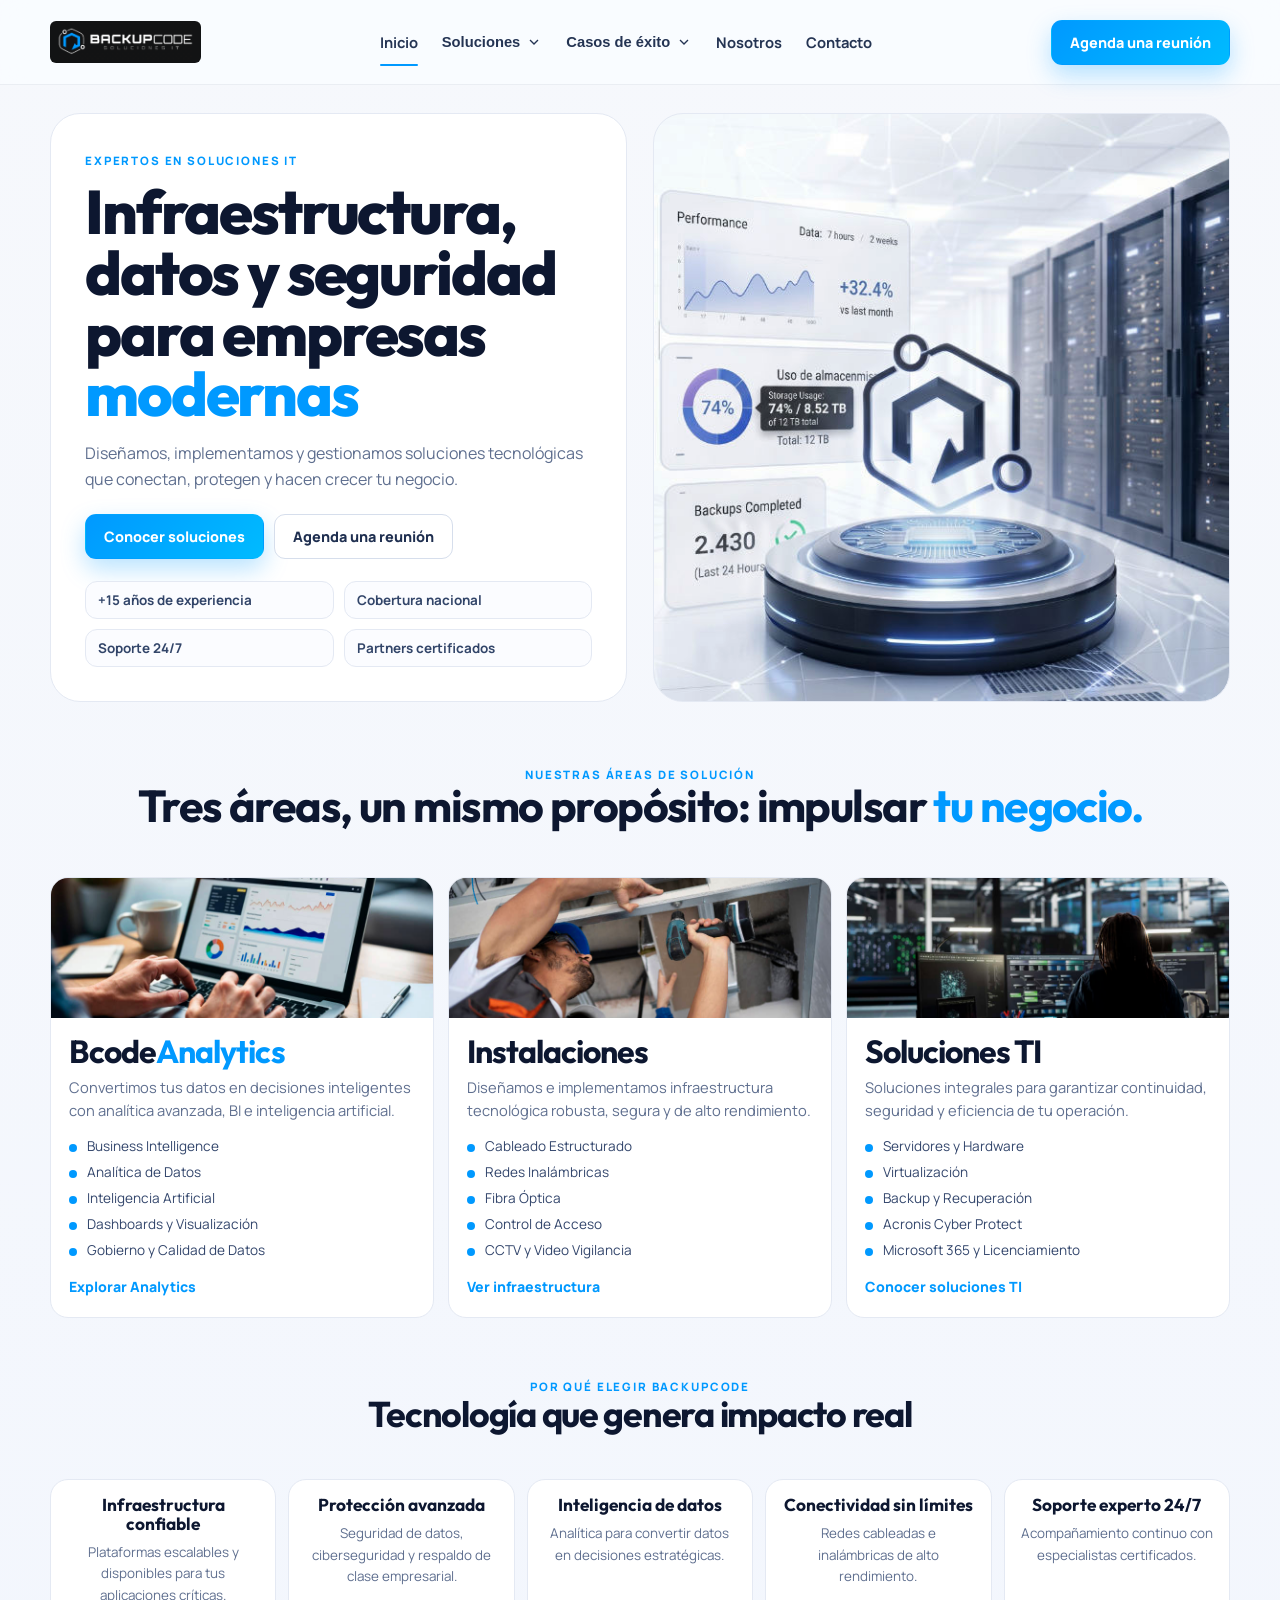
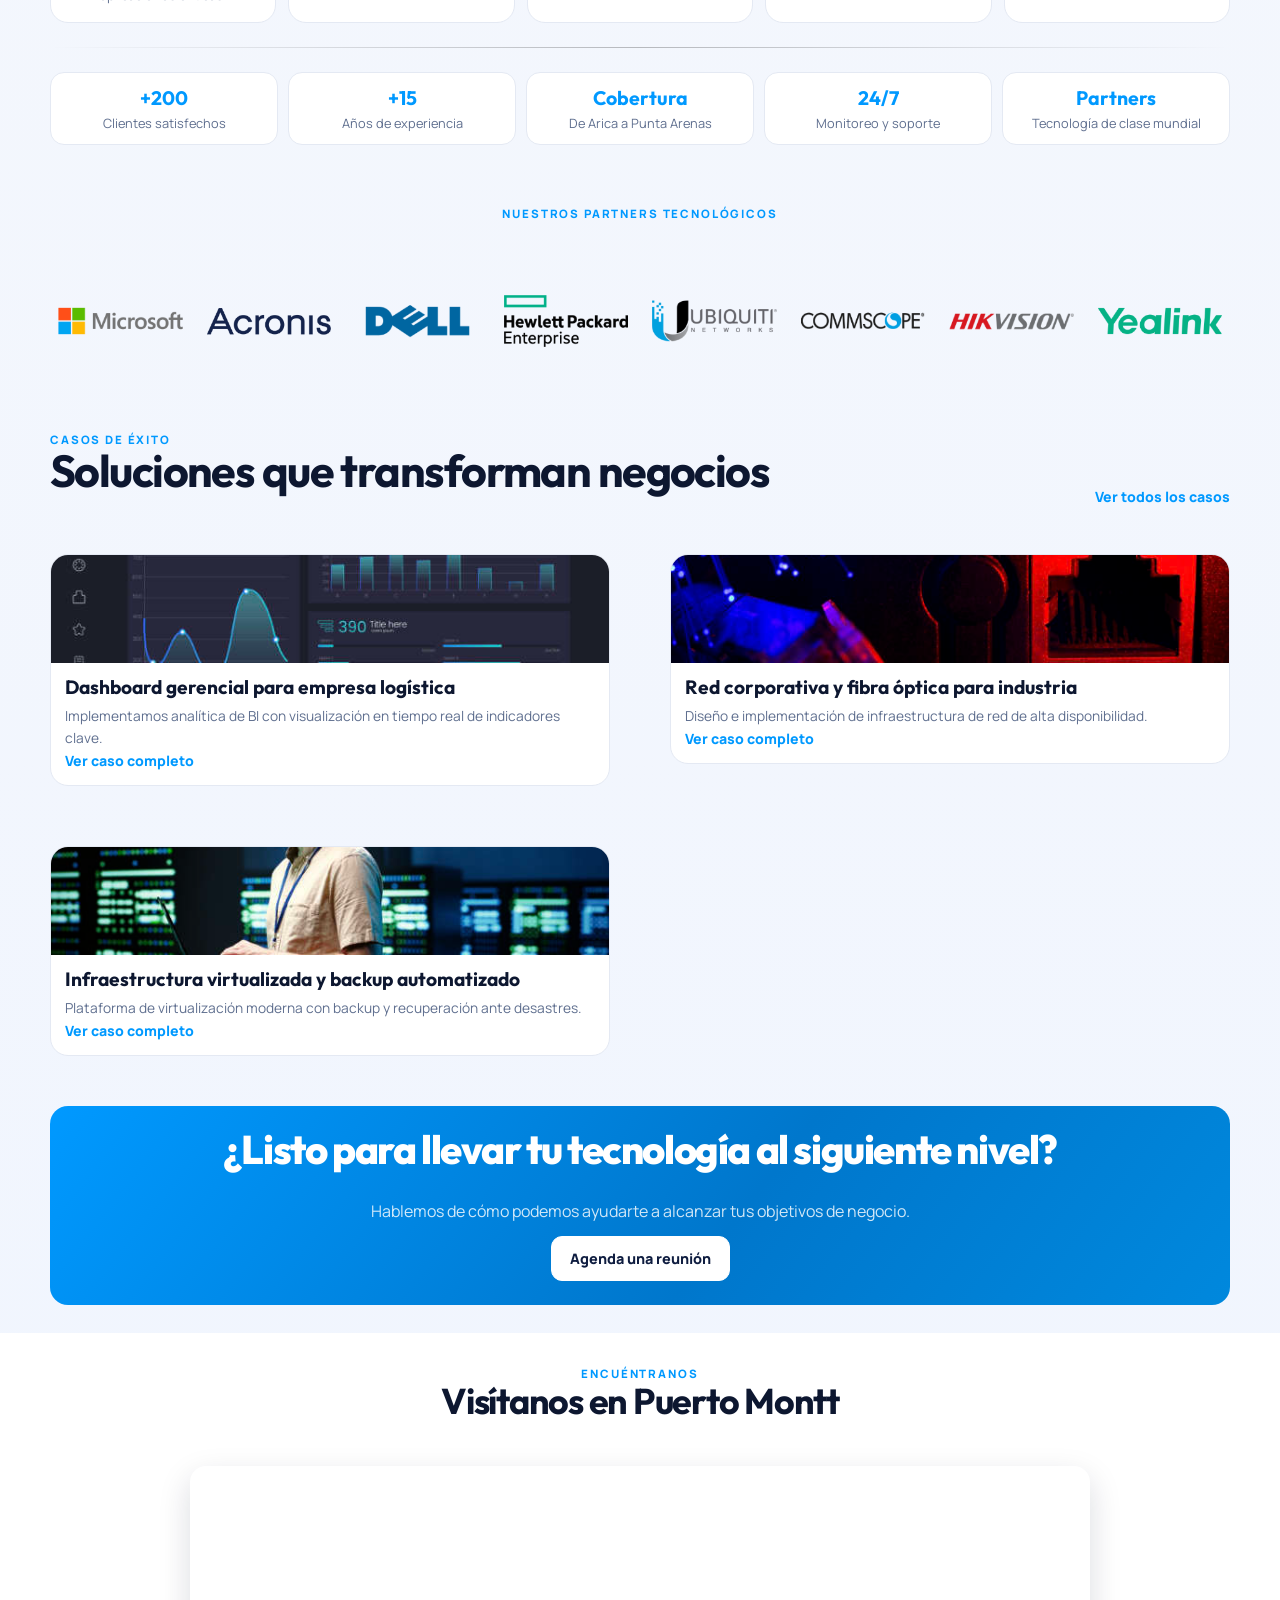
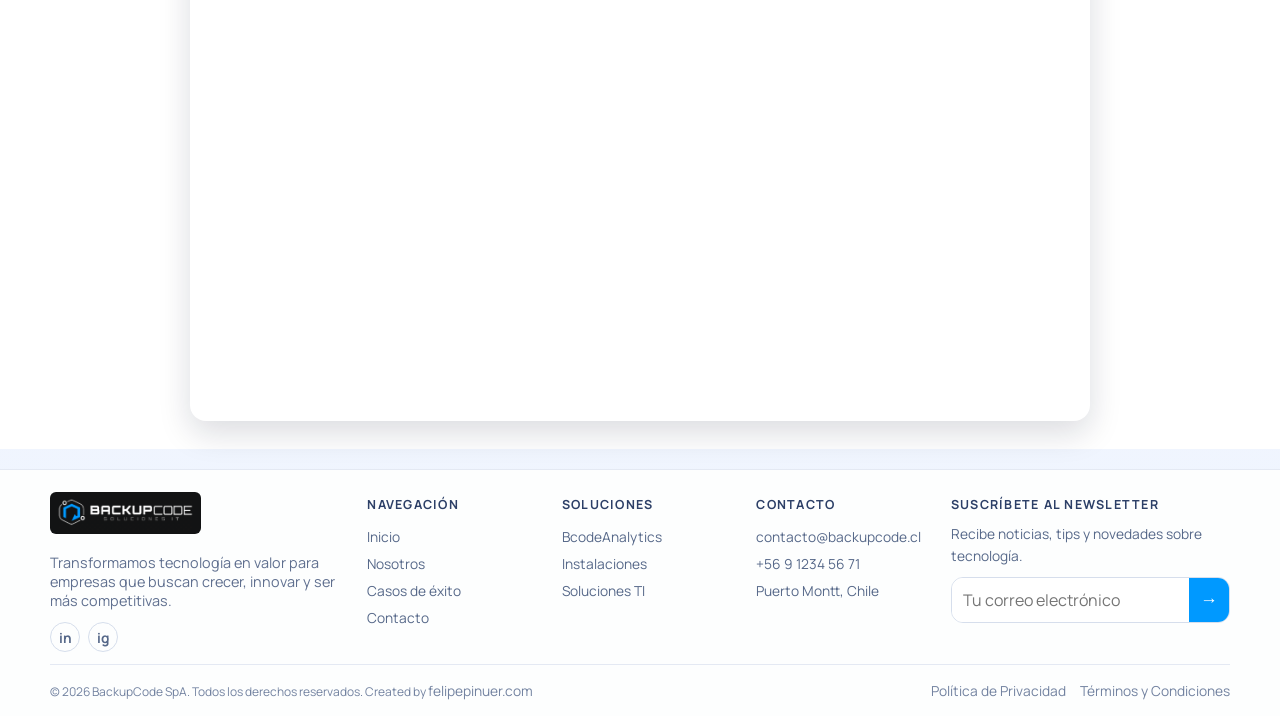
==== commit f2e1e513: "Update" ====
--- a/index.html
+++ b/index.html
@@ -175,70 +175,21 @@
                 </svg>
               </button>
               <div class="dropdown-menu">
-                <a href="html/casos/caso-1.html"
+                <a href="html/casos/retail.html"
                   >Transformación Digital - Retail</a
                 >
-                <a href="html/casos/caso-2.html">Caso de Éxito 2</a>
-                <a href="html/casos/caso-3.html">Caso de Éxito 3</a>
+                <a href="html/casos/hospitalario.html">Sistema Hospitalario</a>
+                <a href="html/casos/mineria.html">Infraestructura Minera</a>
               </div>
             </div>
 
-            <a href="#nosotros">Nosotros</a>
+            <a href="html/nosotros.html">Nosotros</a>
             <a href="html/contacto.html">Contacto</a>
           </nav>
 
           <a class="btn btn-primary nav-cta" href="html/contacto.html"
             >Agenda una reunión</a
           >
-
-          <button
-            class="theme-toggle"
-            aria-label="Cambiar tema"
-            aria-pressed="false"
-            title="Cambiar tema"
-          >
-            <span
-              class="theme-toggle__icon theme-toggle__icon--sun"
-              aria-hidden="true"
-            >
-              <svg
-                viewBox="0 0 24 24"
-                fill="none"
-                xmlns="http://www.w3.org/2000/svg"
-              >
-                <circle
-                  cx="12"
-                  cy="12"
-                  r="4"
-                  stroke="currentColor"
-                  stroke-width="2"
-                />
-                <path
-                  d="M12 2v2.5M12 19.5V22M4.93 4.93l1.77 1.77M17.3 17.3l1.77 1.77M2 12h2.5M19.5 12H22M4.93 19.07l1.77-1.77M17.3 6.7l1.77-1.77"
-                  stroke="currentColor"
-                  stroke-width="2"
-                  stroke-linecap="round"
-                />
-              </svg>
-            </span>
-            <span
-              class="theme-toggle__icon theme-toggle__icon--moon"
-              aria-hidden="true"
-            >
-              <svg
-                viewBox="0 0 24 24"
-                fill="none"
-                xmlns="http://www.w3.org/2000/svg"
-              >
-                <path
-                  d="M20 14.5A8.5 8.5 0 1 1 9.5 4a7 7 0 1 0 10.5 10.5Z"
-                  stroke="currentColor"
-                  stroke-width="2"
-                  stroke-linejoin="round"
-                />
-              </svg>
-            </span>
-          </button>
         </div>
       </header>
 
@@ -568,8 +519,8 @@
               innovar y ser más competitivas.
             </p>
             <div class="social-row">
-              <a href="#inicio" aria-label="LinkedIn">in</a>
-              <a href="#inicio" aria-label="Instagram">ig</a>
+              <a href="https://www.linkedin.com/company/backupcode" target="_blank" rel="noopener noreferrer" aria-label="LinkedIn">in</a>
+              <a href="https://www.instagram.com/backupcode" target="_blank" rel="noopener noreferrer" aria-label="Instagram">ig</a>
             </div>
           </div>
 
@@ -577,7 +528,7 @@
             <h3>Navegación</h3>
             <ul>
               <li><a href="#inicio">Inicio</a></li>
-              <li><a href="#nosotros">Nosotros</a></li>
+              <li><a href="html/nosotros.html">Nosotros</a></li>
               <li><a href="#casos">Casos de éxito</a></li>
               <li><a href="html/contacto.html">Contacto</a></li>
             </ul>
